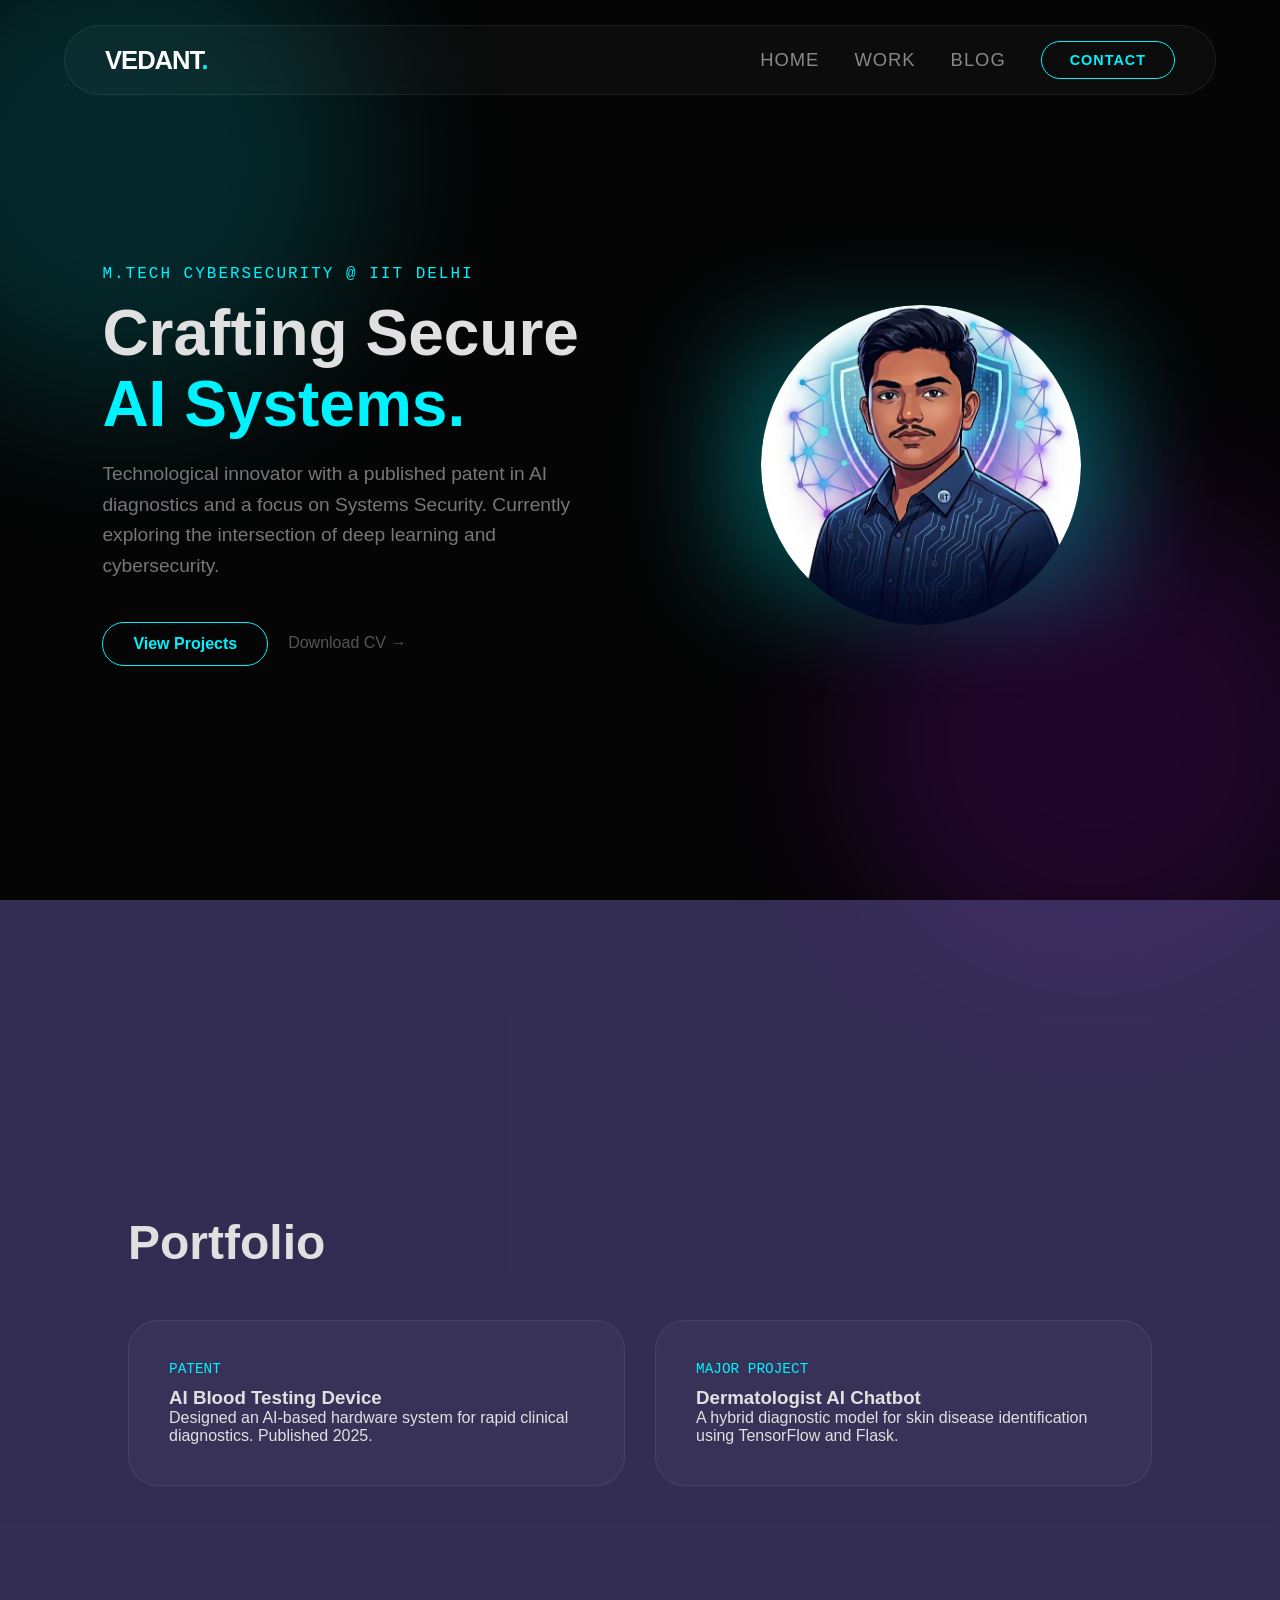
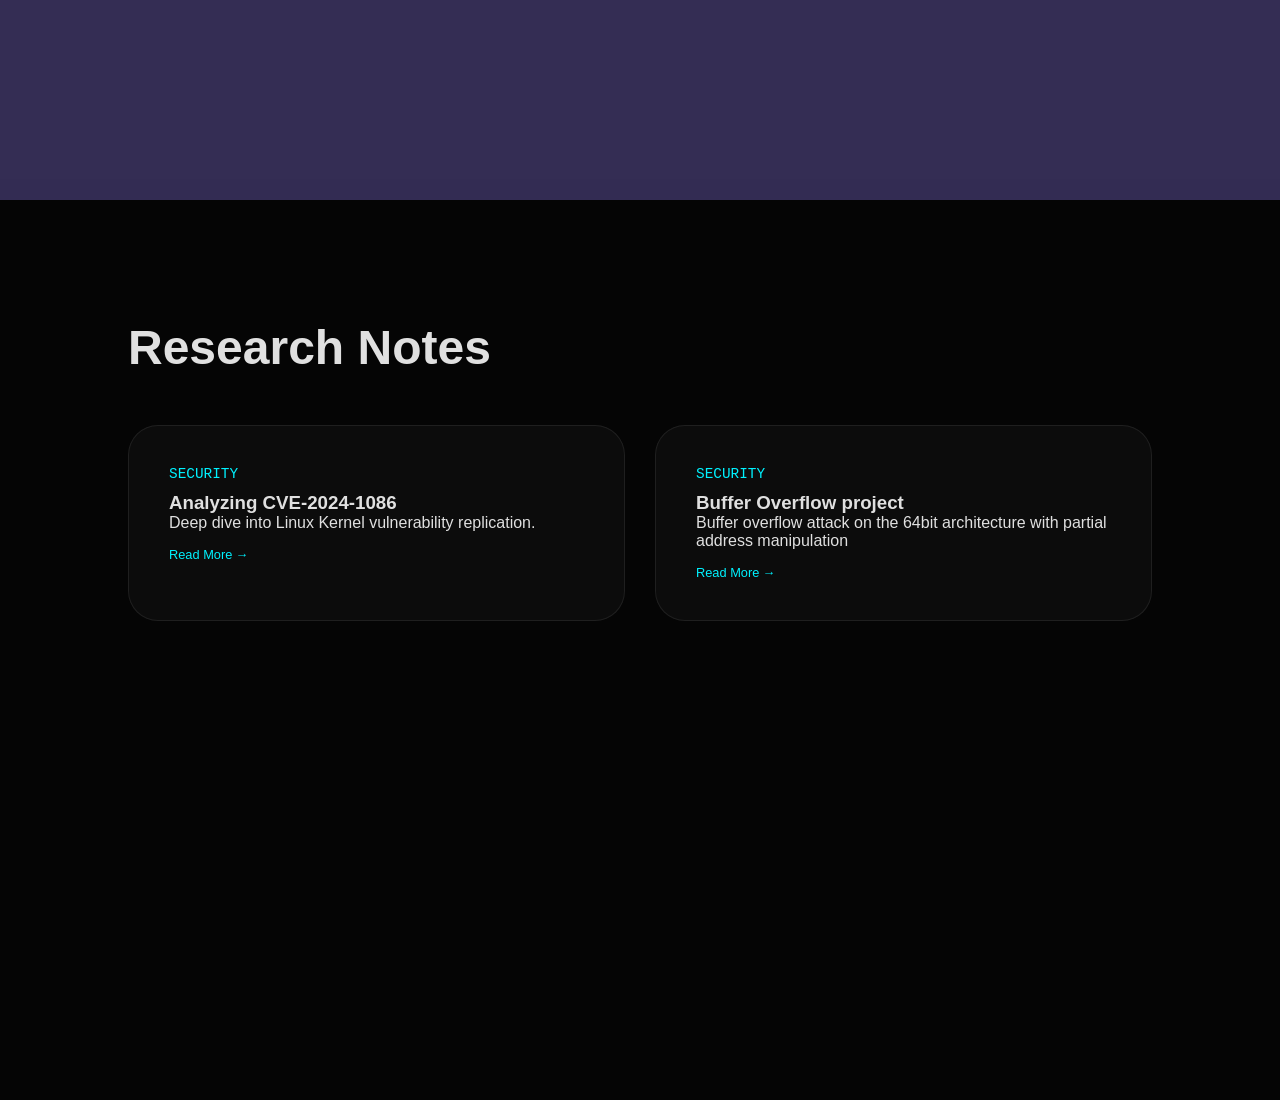
==== index.html @ 24fbf2d0 "Update index.html Updated the image links" ====
<!doctype html>
<html lang="en">
  <head>
    <meta charset="UTF-8" />
    <meta name="viewport" content="width=device-width, initial-scale=1.0" />
    <title>Vedant Karande | Cybersecurity & AI</title>
    <link
      rel="stylesheet"
      href="https://cdnjs.cloudflare.com/ajax/libs/font-awesome/6.0.0/css/all.min.css"
    />
    <style>
      :root {
        --bg: #050505;
        --card-bg: rgba(255, 255, 255, 0.03);
        --neon-blue: #00f2ff;
        --neon-purple: #bc13fe;
        --text-main: #e0e0e0;
        --glass-border: rgba(255, 255, 255, 0.08);
      }

      /* Hard lock to prevent horizontal scrolling */
      html, body {
        overflow-x: hidden;
        max-width: 100vw;
      }

      * {
        margin: 0;
        padding: 0;
        box-sizing: border-box;
        scroll-behavior: smooth;
      }

      body {
        background-color: var(--bg);
        color: var(--text-main);
        font-family: "Inter", sans-serif;
      }

      /* --- BACKGROUND --- */
      .orb {
        position: fixed; width: 500px; height: 500px; border-radius: 50%;
        filter: blur(80px); z-index: -1; opacity: 0.15;
        animation: move 25s infinite alternate;
      }
      .orb-1 { background: var(--neon-blue); top: -10%; left: -10%; }
      .orb-2 { background: var(--neon-purple); bottom: -10%; right: -5%; }

      @keyframes move {
        from { transform: translate(0, 0); }
        to { transform: translate(100px, 50px); }
      }

      /* --- NAVBAR (DESKTOP) --- */
      nav {
        position: fixed; top: 25px; left: 50%; transform: translateX(-50%);
        width: 90%; max-width: 1200px; background: rgba(255, 255, 255, 0.03);
        backdrop-filter: blur(15px); border: 1px solid var(--glass-border);
        padding: 15px 40px; border-radius: 100px;
        display: flex; justify-content: space-between; align-items: center; z-index: 1000;
      }

      .logo { font-weight: 800; font-size: 1.6rem; color: #fff; letter-spacing: -1px; }
      .logo span { color: var(--neon-blue); }

      .nav-links { display: flex; align-items: center; gap: 35px; }

      .nav-links-a {
        color: #888; text-decoration: none; font-size: 1.15rem;
        text-transform: uppercase; letter-spacing: 1px;
        transition: 0.4s cubic-bezier(0.4, 0, 0.2, 1); font-weight: 500;
      }

      .nav-links-a:hover { color: var(--neon-blue); transform: translateY(-2px); }

      .contact-btn {
        padding: 10px 28px; border-radius: 50px; text-decoration: none;
        font-weight: 600; transition: 0.4s; border: 1px solid var(--neon-blue);
        color: var(--neon-blue); font-size: 0.9rem; text-transform: uppercase; letter-spacing: 1px;
      }

      .contact-btn:hover { background: var(--neon-blue); color: #000; box-shadow: 0 0 20px var(--neon-blue); }

      .menu-toggle { display: none; background: transparent; border: none; color: var(--text-main); font-size: 1.5rem; cursor: pointer; transition: 0.3s; }
      .menu-toggle:hover { color: var(--neon-blue); }

      /* --- HERO SECTION --- */
      section { padding: 120px 10%; min-height: 100vh; }

      .hero {
        padding: 130px 8% 100px; min-height: 100vh;
        display: flex; align-items: center; justify-content: space-between; gap: 50px;
      }

      .hero-content { flex: 1; max-width: 650px; }

      .hero h1 {
        font-size: clamp(3rem, 5vw, 5rem); line-height: 1.1;
        margin-bottom: 20px; font-weight: 700; margin-top: 15px;
      }
      
      .hero p { font-size: 1.2rem; color: #777; margin-bottom: 40px; line-height: 1.6; }

      /* --- IMAGE CONTAINER --- */
      .hero-image { flex: 1; display: flex; justify-content: center; align-items: center; position: relative; }
      .hero-image img {
        width: 100%; max-width: 320px; height: auto; border-radius: 50%; /* Perfect circle */
        z-index: 2; animation: float 6s ease-in-out infinite;
      }

      .hero-image::after {
        content: ""; position: absolute; width: 70%; height: 70%;
        background: var(--neon-blue); filter: blur(60px); opacity: 0.4; z-index: 1;
      }

      @keyframes float {
        0%, 100% { transform: translateY(0); }
        50% { transform: translateY(-20px); }
      }

      /* --- PROJECTS & BLOGS --- */
      #projects { display: flex; flex-direction: column; justify-content: center; background-color: #5246859e; }
      .grid { display: grid; grid-template-columns: repeat(auto-fit, minmax(320px, 1fr)); gap: 30px; margin-top: 50px; }
      
      .card {
        background: var(--card-bg); border: 1px solid var(--glass-border); padding: 40px;
        border-radius: 30px; transition: 0.5s; cursor: pointer;
      }
      .card:hover { border-color: var(--neon-blue); transform: translateY(-10px); background: rgba(255, 255, 255, 0.05); }
      .tag { color: var(--neon-blue); font-family: monospace; font-size: 0.9rem; margin-bottom: 10px; display: block; }

      /* --- MODAL --- */
      .modal { display: none; position: fixed; z-index: 2000; left: 0; top: 0; width: 100%; height: 100%; background: rgba(0, 0, 0, 0.9); backdrop-filter: blur(10px); }
      .modal-content { background: #0a0a0a; margin: 8% auto; padding: 50px; width: 80%; max-width: 800px; border-radius: 40px; border: 1px solid var(--neon-blue); position: relative; }

      .btn { display: inline-block; padding: 12px 30px; border-radius: 50px; text-decoration: none; font-weight: 600; transition: 0.4s; border: 1px solid var(--neon-blue); color: var(--neon-blue); }
      .btn:hover { background: var(--neon-blue); color: #000; box-shadow: 0 0 20px var(--neon-blue); }

      .reveal { opacity: 0; transform: translateY(30px); transition: 1s ease; }
      .reveal.active { opacity: 1; transform: translateY(0); }

      /* ========================================= */
      /* --- MOBILE RESPONSIVENESS (THE FIX) --- */
      /* ========================================= */
      @media screen and (max-width: 992px) {
        
        /* 1. Hero Layout Reversal */
        .hero {
          flex-direction: column; text-align: center;
          padding: 130px 5% 50px 5%; gap: 30px;
        }
        
        .hero-image { order: 1; width: 100%; }
        .hero-image img { max-width: 250px; } /* Scales down your avatar */
        
        .hero-content { order: 2; width: 100%; }

        /* 2. Text Scaling (Fixes Horizontal Scroll) */
        .hero h1 { font-size: 3rem !important; }
        .hero-content span { 
            font-size: 0.85rem !important; 
            letter-spacing: 1px !important; 
            white-space: normal; /* Allows long text to break lines */
        }

        /* 3. Center the buttons */
        .hero-content div[style*="display: flex"] {
            justify-content: center;
            flex-wrap: wrap;
        }

        /* 4. Navbar Fixes */
        nav { padding: 15px 25px; width: 92%; }
        .menu-toggle { display: block !important; }

        /* Creates the Glass Dropdown */
        .nav-links {
          position: absolute !important;
          top: 110%; left: 0; width: 100%;
          background: rgba(10, 10, 10, 0.98);
          backdrop-filter: blur(20px);
          border: 1px solid var(--glass-border);
          border-radius: 20px;
          flex-direction: column !important; /* Stacks links */
          padding: 30px 0; gap: 20px;
          
          /* Hide logic */
          opacity: 0; visibility: hidden; pointer-events: none;
          transform: translateY(-20px); transition: all 0.4s ease;
        }

        /* Triggers when hamburger is clicked */
        .nav-links.active {
          opacity: 1; visibility: visible; pointer-events: all;
          transform: translateY(0);
        }
      }
    </style>
  </head>
  <body>
    <div class="orb orb-1"></div>
    <div class="orb orb-2"></div>

    <nav>
      <div class="logo">VEDANT<span>.</span></div>

      <button class="menu-toggle" id="mobile-menu">
        <i class="fas fa-bars"></i>
      </button>

      <div class="nav-links" id="nav-links">
        <a href="#home" class="nav-links-a">Home</a>
        <a href="#projects" class="nav-links-a">Work</a>
        <a href="#blog" class="nav-links-a">Blog</a>
        <a href="mailto:vedantk6403@gmail.com" class="contact-btn">Contact</a>
      </div>
    </nav>

    <section id="home" class="hero">
      <div class="hero-content reveal active">
        <span
          style="
            color: var(--neon-blue);
            font-family: monospace;
            letter-spacing: 2px;
            font-size: 1rem;
          "
          >M.TECH CYBERSECURITY @ IIT DELHI</span
        >
        <h1>
          Crafting Secure <br />
          <span style="color: var(--neon-blue)">AI Systems.</span>
        </h1>
        <p id="pstyle">
          Technological innovator with a published patent in AI diagnostics and
          a focus on Systems Security. Currently exploring the intersection of
          deep learning and cybersecurity.
        </p>
        <div style="display: flex; gap: 20px">
          <a href="#projects" class="btn">View Projects</a>
          <a
            href="#"
            style="color: #555; text-decoration: none; padding-top: 12px"
            >Download CV →</a
          >
        </div>
      </div>

      <div class="hero-image reveal active">
        <img src="images/image.png" alt="Vedant Karande Caricature" />
      </div>
    </section>

    <section id="projects">
      <div class="reveal">
        <h2 style="font-size: 3rem; margin-bottom: 10px">Portfolio</h2>
        <div class="grid">
          <div class="card">
            <span class="tag">PATENT</span>
            <h3>AI Blood Testing Device</h3>
            <p>
              Designed an AI-based hardware system for rapid clinical
              diagnostics. Published 2025.
            </p>
          </div>
          <div class="card">
            <span class="tag">MAJOR PROJECT</span>
            <h3>Dermatologist AI Chatbot</h3>
            <p>
              A hybrid diagnostic model for skin disease identification using
              TensorFlow and Flask.
            </p>
          </div>
        </div>
      </div>
    </section>
    <section id="blog">
      <div class="reveal">
        <h2 style="font-size: 3rem; margin-bottom: 40px">Research Notes</h2>
        <div id="blog-container" class="grid"></div>
      </div>
    </section>

    <div id="blog-modal" class="modal">
      <div class="modal-content">
        <span
          id="close-modal"
          style="
            position: absolute;
            right: 30px;
            top: 20px;
            cursor: pointer;
            font-size: 2rem;
          "
          >&times;</span
        >
        <h2
          id="modal-title"
          style="color: var(--neon-blue); margin-bottom: 20px"
        ></h2>
        <div id="modal-body" style="line-height: 1.8; color: #888"></div>
      </div>
    </div>

    <script>
      function reveal() {
        var reveals = document.querySelectorAll(".reveal");
        for (var i = 0; i < reveals.length; i++) {
          if (
            reveals[i].getBoundingClientRect().top <
            window.innerHeight - 100
          ) {
            reveals[i].classList.add("active");
          }
        }
      }
      window.addEventListener("scroll", reveal);

      // Navbar Hamburger Logic
      const mobileMenuBtn = document.getElementById("mobile-menu");
      const navLinksContainer = document.getElementById("nav-links");

      mobileMenuBtn.addEventListener("click", () => {
        // Slide the menu down
        navLinksContainer.classList.toggle("active");

        // Change hamburger icon (bars) to an 'X' (times)
        const icon = mobileMenuBtn.querySelector("i");
        if (navLinksContainer.classList.contains("active")) {
          icon.classList.remove("fa-bars");
          icon.classList.add("fa-times");
        } else {
          icon.classList.remove("fa-times");
          icon.classList.add("fa-bars");
        }
      });

      // Automatically close the menu when a link or button is clicked
      const navItems = document.querySelectorAll(".nav-links-a, .contact-btn");
      navItems.forEach((item) => {
        item.addEventListener("click", () => {
          navLinksContainer.classList.remove("active");
          const icon = mobileMenuBtn.querySelector("i");
          icon.classList.remove("fa-times");
          icon.classList.add("fa-bars");
        });
      });

      const blogs = [
        {
          title: "Analyzing CVE-2024-1086",
          tag: "SECURITY",
          excerpt: "Deep dive into Linux Kernel vulnerability replication.",
          link: "blog/cve-2024-analysis.html", // Path to the detailed page
        },
        {
          title: "Buffer Overflow project",
          tag: "SECURITY",
          excerpt: "Buffer overflow attack on the 64bit architecture with partial address manipulation",
          link: "blog/buffer-overflow.html",
        },
      ];

      const container = document.getElementById("blog-container");
      blogs.forEach((post) => {
        const div = document.createElement("div");
        div.className = "card";
        div.innerHTML = `
        <span class="tag">${post.tag}</span>
        <h3>${post.title}</h3>
        <p>${post.excerpt}</p>
        <span style="color:var(--neon-blue); font-size:0.8rem; margin-top:15px; display:block;">Read More →</span>
    `;
        // Redirection Logic
        div.onclick = () => {
          window.location.href = post.link;
        };
        container.appendChild(div);
      });
    </script>
  </body>
</html>
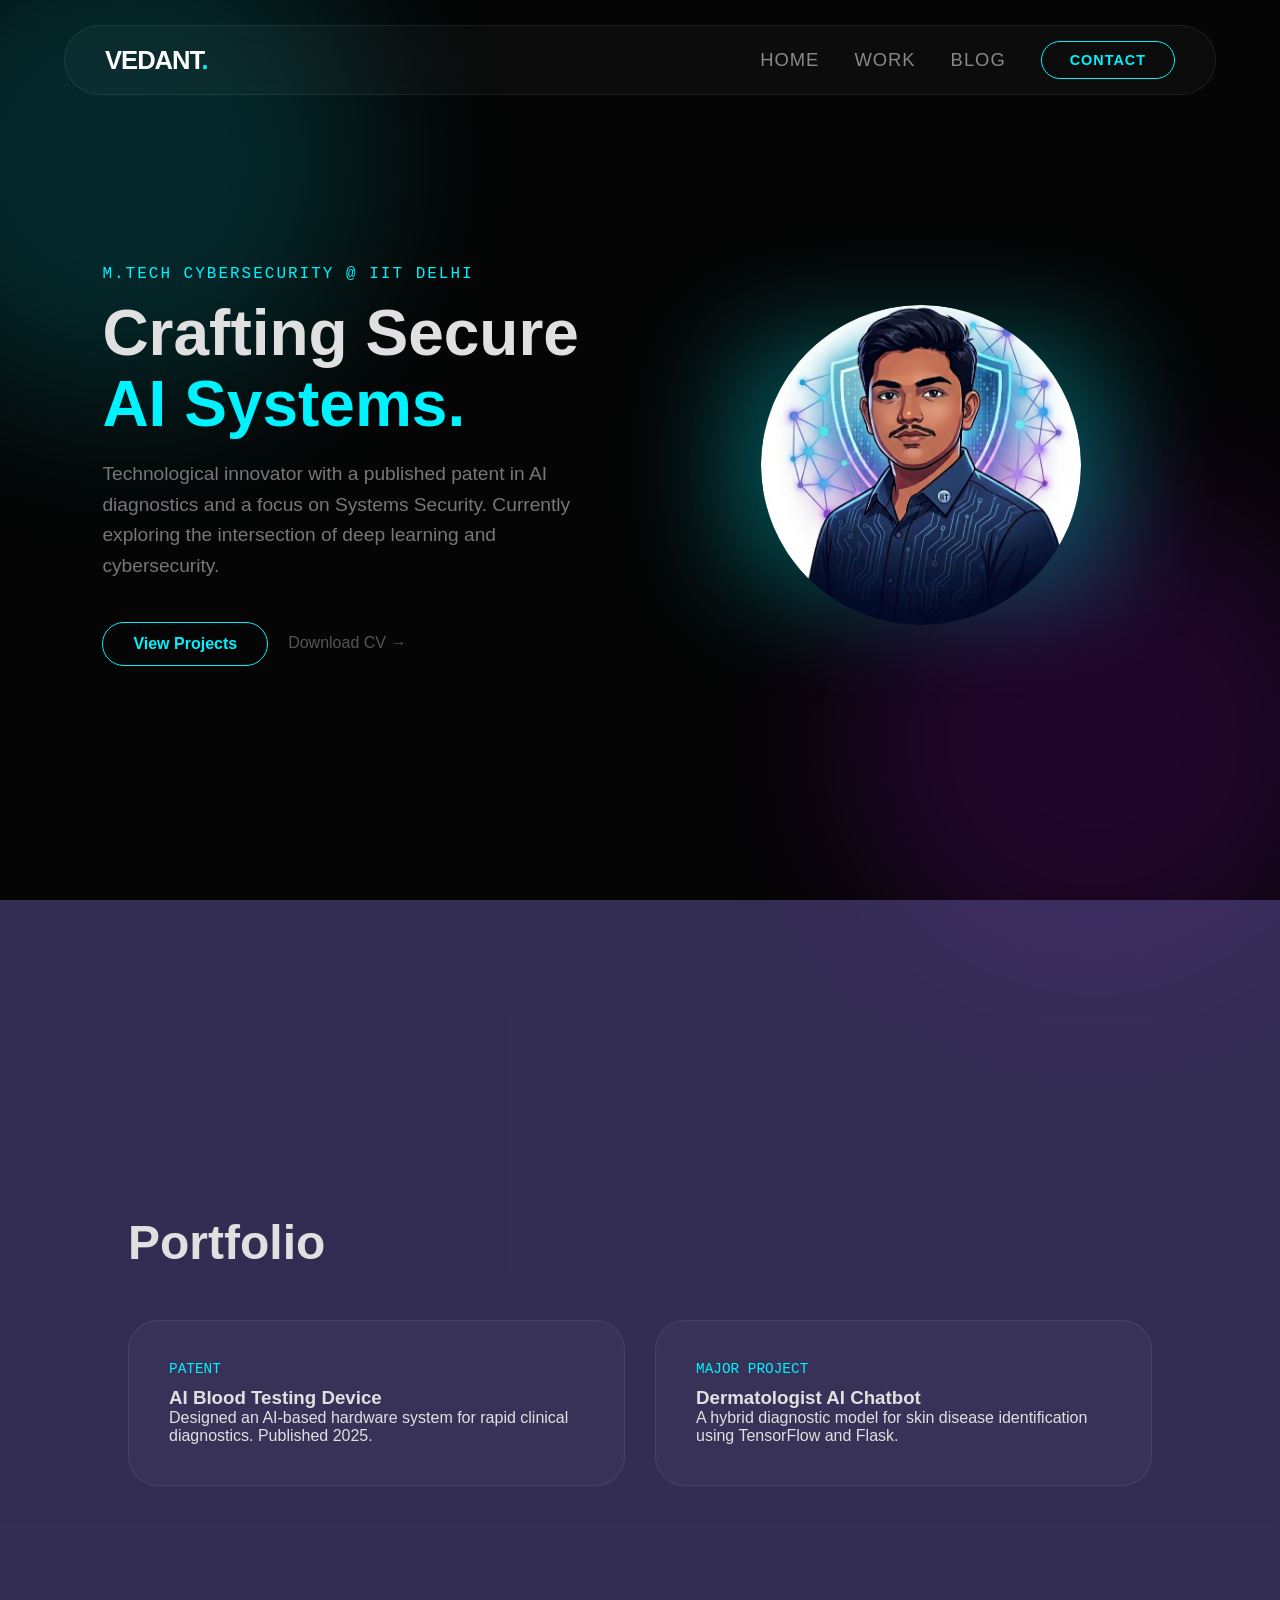
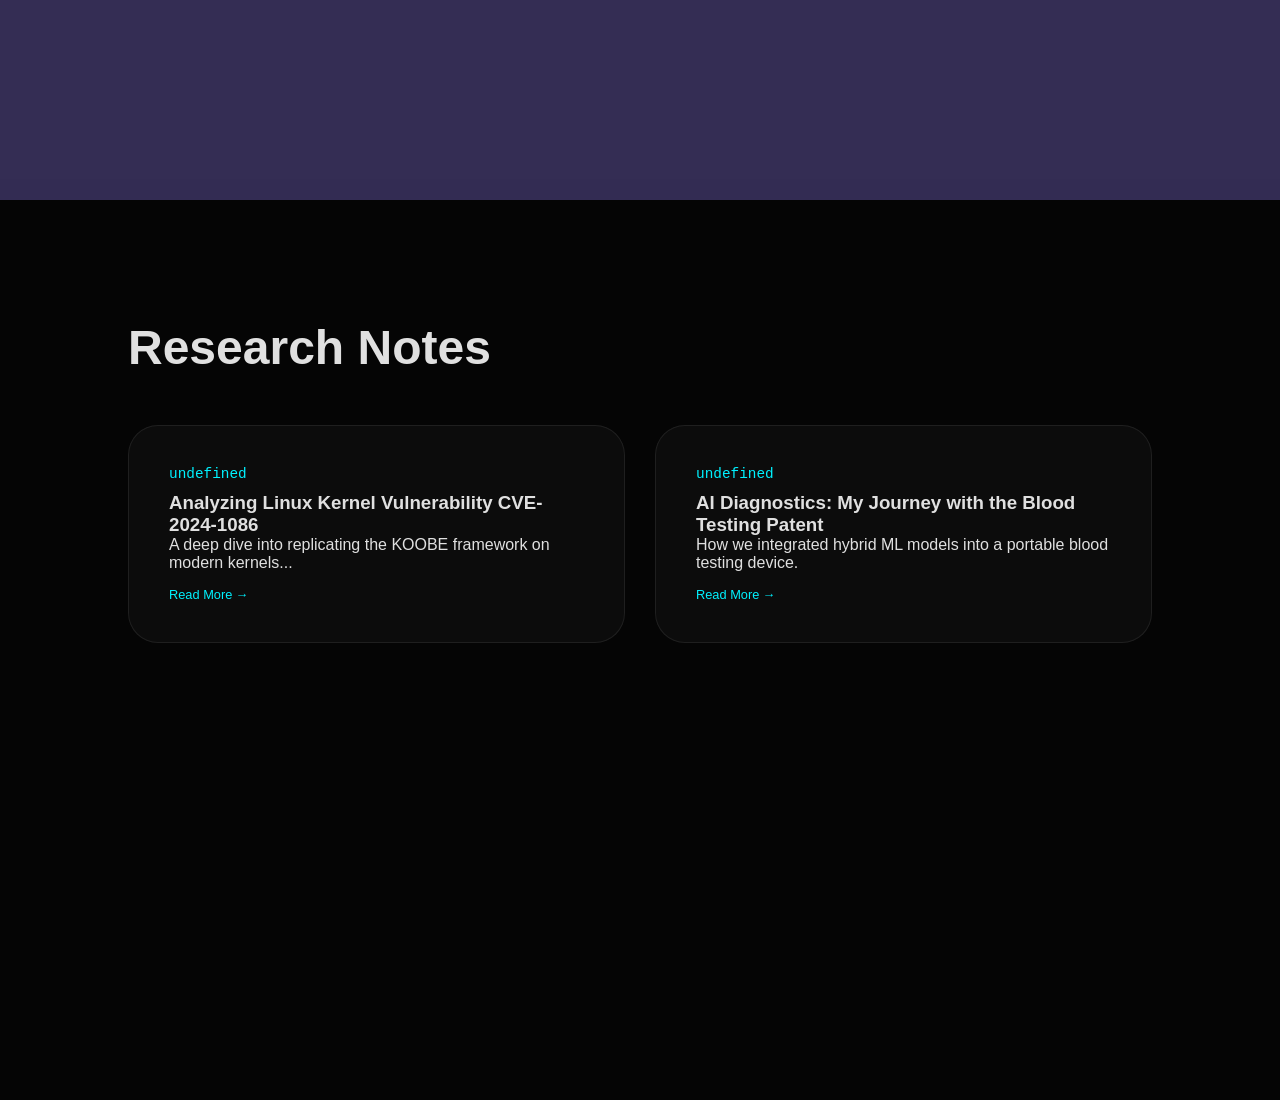
==== commit 219d4a32: "Update index.html Made changes to fetch blogs from posts.json file" ====
--- a/index.html
+++ b/index.html
@@ -346,38 +346,32 @@
         });
       });
 
-      const blogs = [
-        {
-          title: "Analyzing CVE-2024-1086",
-          tag: "SECURITY",
-          excerpt: "Deep dive into Linux Kernel vulnerability replication.",
-          link: "blog/cve-2024-analysis.html", // Path to the detailed page
-        },
-        {
-          title: "Buffer Overflow project",
-          tag: "SECURITY",
-          excerpt: "Buffer overflow attack on the 64bit architecture with partial address manipulation",
-          link: "blog/buffer-overflow.html",
-        },
-      ];
-
-      const container = document.getElementById("blog-container");
-      blogs.forEach((post) => {
-        const div = document.createElement("div");
-        div.className = "card";
-        div.innerHTML = `
+      fetch('posts.json')
+  .then(response => response.json())
+  .then(blogs => {
+    const container = document.getElementById("blog-container");
+    
+    blogs.forEach((post) => {
+      const div = document.createElement("div");
+      div.className = "card";
+      div.innerHTML = `
         <span class="tag">${post.tag}</span>
         <h3>${post.title}</h3>
         <p>${post.excerpt}</p>
         <span style="color:var(--neon-blue); font-size:0.8rem; margin-top:15px; display:block;">Read More →</span>
-    `;
-        // Redirection Logic
-        div.onclick = () => {
-          window.location.href = post.link;
-        };
-        container.appendChild(div);
-      });
+      `;
+      
+      // Redirection Logic
+      div.onclick = () => {
+        window.location.href = post.link;
+      };
+      
+      container.appendChild(div);
+    });
+  })
+  .catch(error => console.error("Error loading posts.json:", error));
     </script>
   </body>
 </html>
 
+
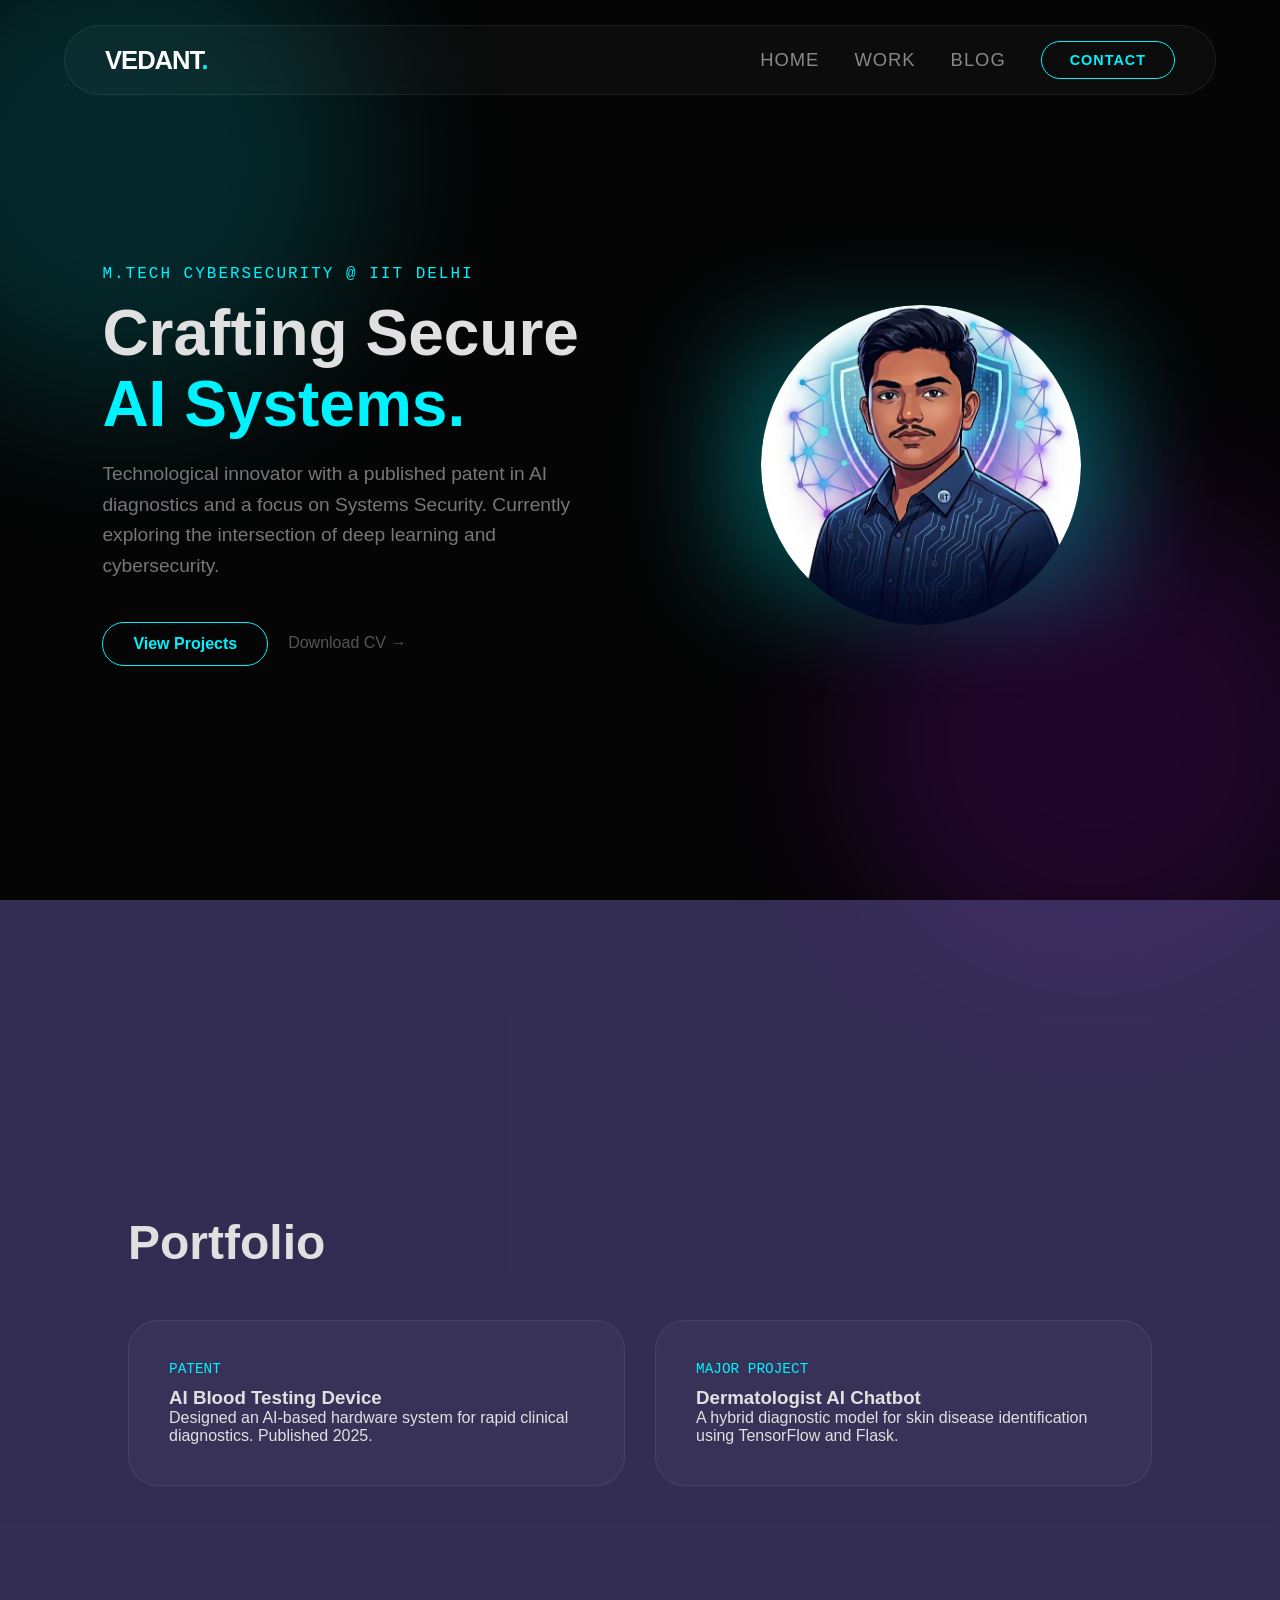
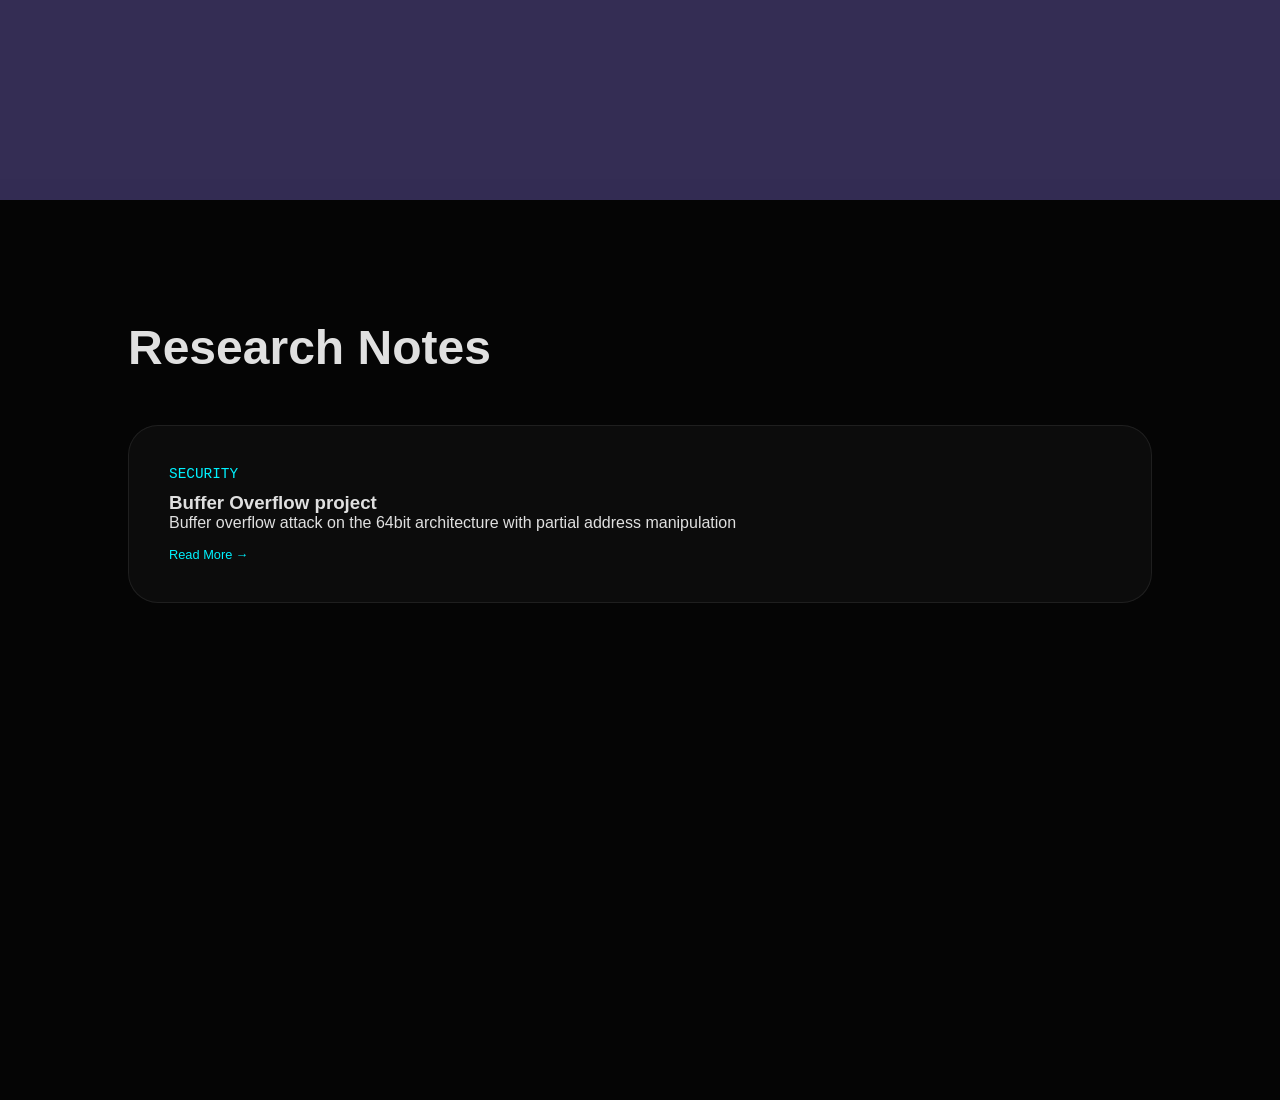
==== commit da70fa5a: "Update index.html updated path to posts.json" ====
--- a/index.html
+++ b/index.html
@@ -346,7 +346,7 @@
         });
       });
 
-      fetch('posts.json')
+      fetch('../posts.json')
   .then(response => response.json())
   .then(blogs => {
     const container = document.getElementById("blog-container");
@@ -375,3 +375,4 @@
 </html>
 
 
+
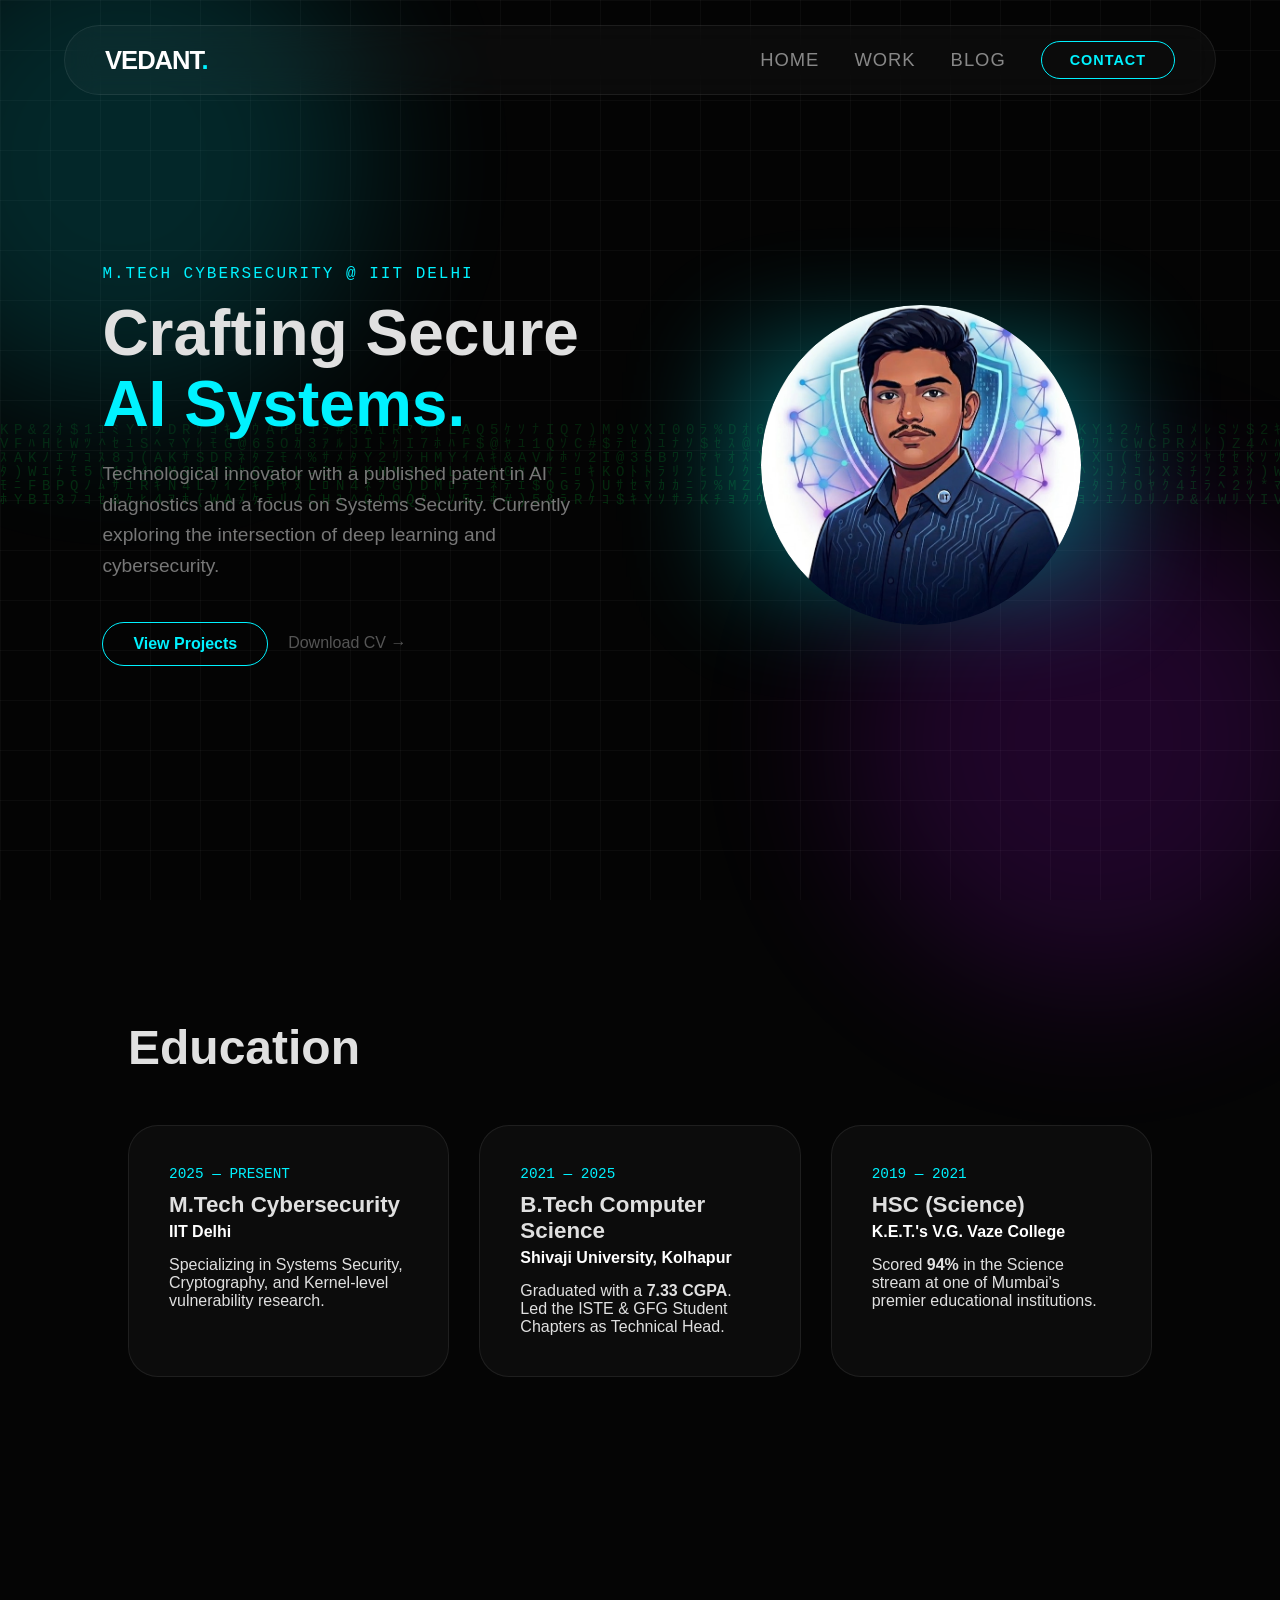
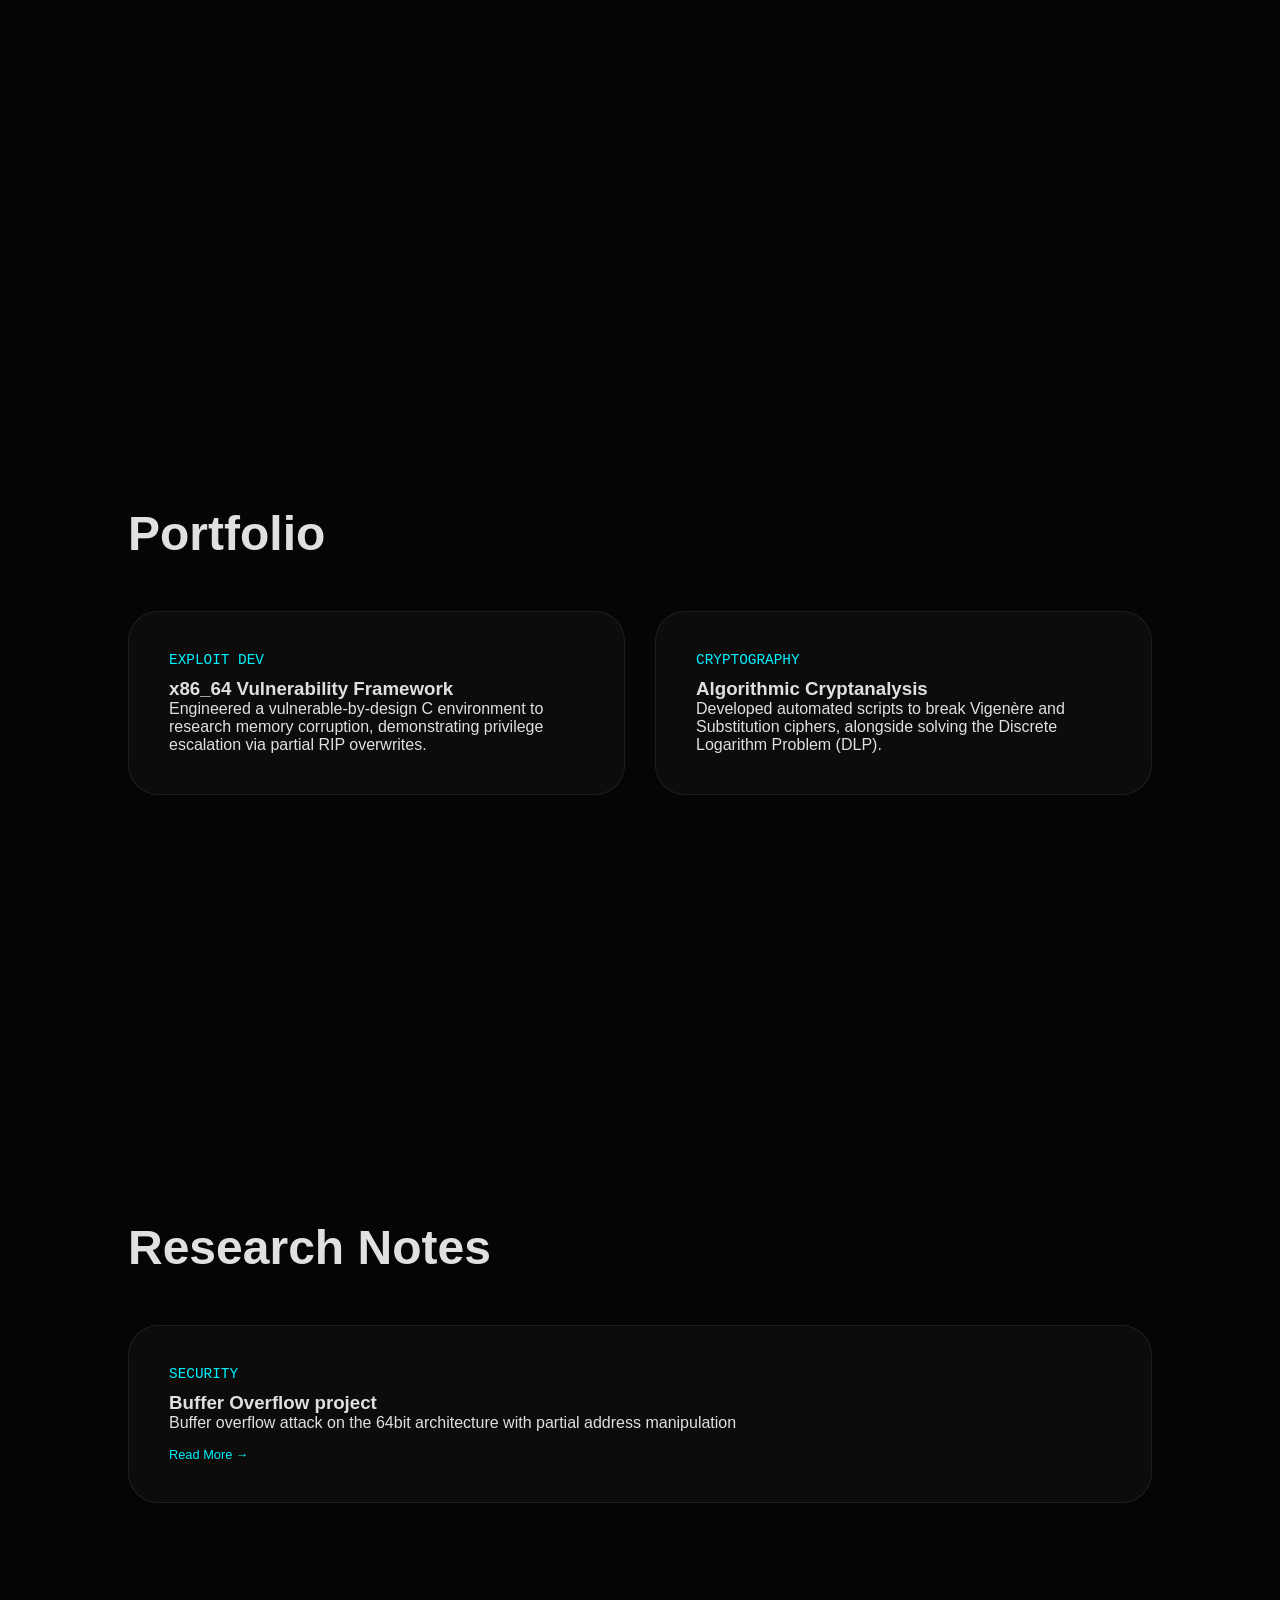
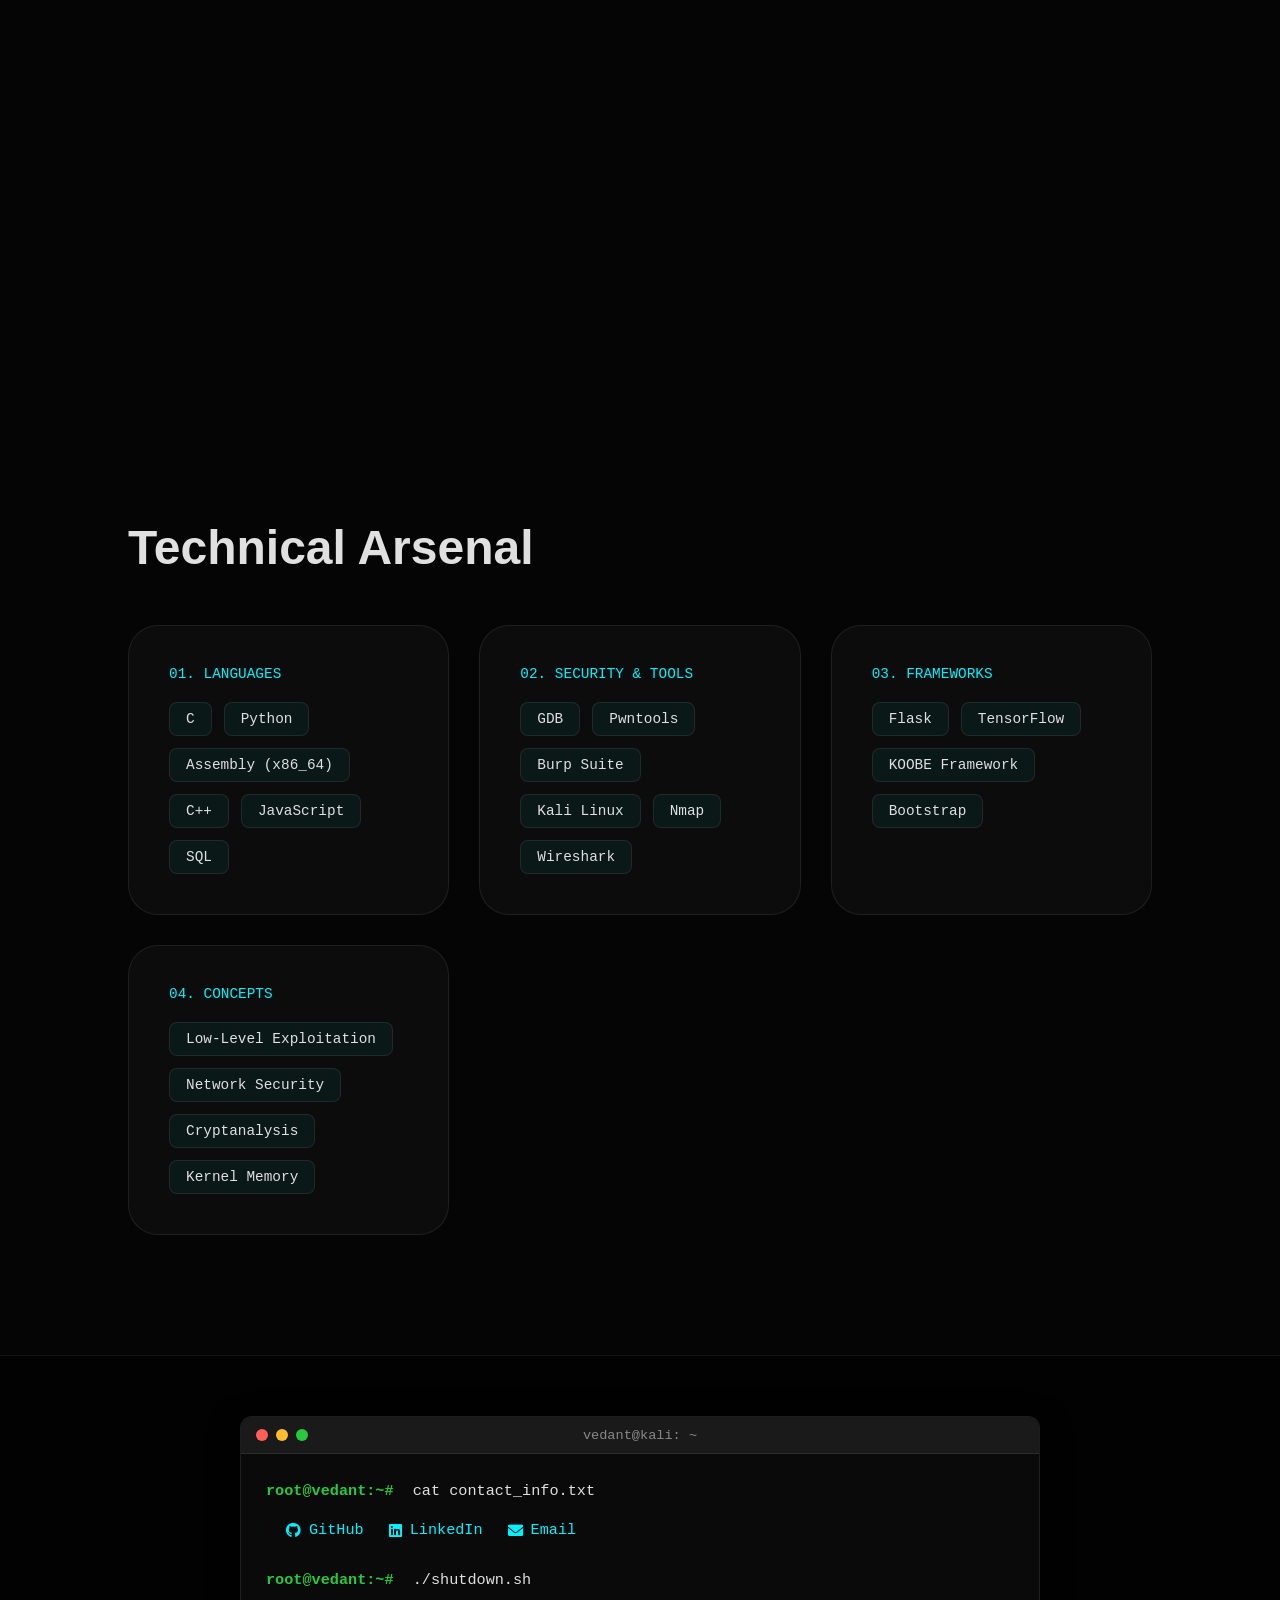
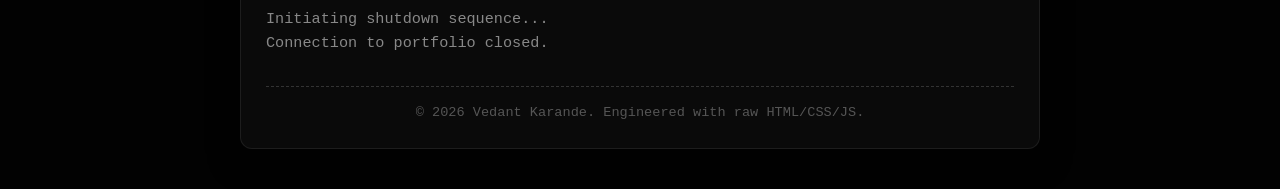
==== commit 4dc5e7f3: "updates in index.html and addition of support file" ====
--- a/index.html
+++ b/index.html
@@ -8,196 +8,11 @@
       rel="stylesheet"
       href="https://cdnjs.cloudflare.com/ajax/libs/font-awesome/6.0.0/css/all.min.css"
     />
-    <style>
-      :root {
-        --bg: #050505;
-        --card-bg: rgba(255, 255, 255, 0.03);
-        --neon-blue: #00f2ff;
-        --neon-purple: #bc13fe;
-        --text-main: #e0e0e0;
-        --glass-border: rgba(255, 255, 255, 0.08);
-      }
-
-      /* Hard lock to prevent horizontal scrolling */
-      html, body {
-        overflow-x: hidden;
-        max-width: 100vw;
-      }
-
-      * {
-        margin: 0;
-        padding: 0;
-        box-sizing: border-box;
-        scroll-behavior: smooth;
-      }
-
-      body {
-        background-color: var(--bg);
-        color: var(--text-main);
-        font-family: "Inter", sans-serif;
-      }
-
-      /* --- BACKGROUND --- */
-      .orb {
-        position: fixed; width: 500px; height: 500px; border-radius: 50%;
-        filter: blur(80px); z-index: -1; opacity: 0.15;
-        animation: move 25s infinite alternate;
-      }
-      .orb-1 { background: var(--neon-blue); top: -10%; left: -10%; }
-      .orb-2 { background: var(--neon-purple); bottom: -10%; right: -5%; }
-
-      @keyframes move {
-        from { transform: translate(0, 0); }
-        to { transform: translate(100px, 50px); }
-      }
-
-      /* --- NAVBAR (DESKTOP) --- */
-      nav {
-        position: fixed; top: 25px; left: 50%; transform: translateX(-50%);
-        width: 90%; max-width: 1200px; background: rgba(255, 255, 255, 0.03);
-        backdrop-filter: blur(15px); border: 1px solid var(--glass-border);
-        padding: 15px 40px; border-radius: 100px;
-        display: flex; justify-content: space-between; align-items: center; z-index: 1000;
-      }
-
-      .logo { font-weight: 800; font-size: 1.6rem; color: #fff; letter-spacing: -1px; }
-      .logo span { color: var(--neon-blue); }
-
-      .nav-links { display: flex; align-items: center; gap: 35px; }
-
-      .nav-links-a {
-        color: #888; text-decoration: none; font-size: 1.15rem;
-        text-transform: uppercase; letter-spacing: 1px;
-        transition: 0.4s cubic-bezier(0.4, 0, 0.2, 1); font-weight: 500;
-      }
-
-      .nav-links-a:hover { color: var(--neon-blue); transform: translateY(-2px); }
-
-      .contact-btn {
-        padding: 10px 28px; border-radius: 50px; text-decoration: none;
-        font-weight: 600; transition: 0.4s; border: 1px solid var(--neon-blue);
-        color: var(--neon-blue); font-size: 0.9rem; text-transform: uppercase; letter-spacing: 1px;
-      }
-
-      .contact-btn:hover { background: var(--neon-blue); color: #000; box-shadow: 0 0 20px var(--neon-blue); }
-
-      .menu-toggle { display: none; background: transparent; border: none; color: var(--text-main); font-size: 1.5rem; cursor: pointer; transition: 0.3s; }
-      .menu-toggle:hover { color: var(--neon-blue); }
-
-      /* --- HERO SECTION --- */
-      section { padding: 120px 10%; min-height: 100vh; }
-
-      .hero {
-        padding: 130px 8% 100px; min-height: 100vh;
-        display: flex; align-items: center; justify-content: space-between; gap: 50px;
-      }
-
-      .hero-content { flex: 1; max-width: 650px; }
-
-      .hero h1 {
-        font-size: clamp(3rem, 5vw, 5rem); line-height: 1.1;
-        margin-bottom: 20px; font-weight: 700; margin-top: 15px;
-      }
-      
-      .hero p { font-size: 1.2rem; color: #777; margin-bottom: 40px; line-height: 1.6; }
-
-      /* --- IMAGE CONTAINER --- */
-      .hero-image { flex: 1; display: flex; justify-content: center; align-items: center; position: relative; }
-      .hero-image img {
-        width: 100%; max-width: 320px; height: auto; border-radius: 50%; /* Perfect circle */
-        z-index: 2; animation: float 6s ease-in-out infinite;
-      }
-
-      .hero-image::after {
-        content: ""; position: absolute; width: 70%; height: 70%;
-        background: var(--neon-blue); filter: blur(60px); opacity: 0.4; z-index: 1;
-      }
-
-      @keyframes float {
-        0%, 100% { transform: translateY(0); }
-        50% { transform: translateY(-20px); }
-      }
-
-      /* --- PROJECTS & BLOGS --- */
-      #projects { display: flex; flex-direction: column; justify-content: center; background-color: #5246859e; }
-      .grid { display: grid; grid-template-columns: repeat(auto-fit, minmax(320px, 1fr)); gap: 30px; margin-top: 50px; }
-      
-      .card {
-        background: var(--card-bg); border: 1px solid var(--glass-border); padding: 40px;
-        border-radius: 30px; transition: 0.5s; cursor: pointer;
-      }
-      .card:hover { border-color: var(--neon-blue); transform: translateY(-10px); background: rgba(255, 255, 255, 0.05); }
-      .tag { color: var(--neon-blue); font-family: monospace; font-size: 0.9rem; margin-bottom: 10px; display: block; }
-
-      /* --- MODAL --- */
-      .modal { display: none; position: fixed; z-index: 2000; left: 0; top: 0; width: 100%; height: 100%; background: rgba(0, 0, 0, 0.9); backdrop-filter: blur(10px); }
-      .modal-content { background: #0a0a0a; margin: 8% auto; padding: 50px; width: 80%; max-width: 800px; border-radius: 40px; border: 1px solid var(--neon-blue); position: relative; }
-
-      .btn { display: inline-block; padding: 12px 30px; border-radius: 50px; text-decoration: none; font-weight: 600; transition: 0.4s; border: 1px solid var(--neon-blue); color: var(--neon-blue); }
-      .btn:hover { background: var(--neon-blue); color: #000; box-shadow: 0 0 20px var(--neon-blue); }
-
-      .reveal { opacity: 0; transform: translateY(30px); transition: 1s ease; }
-      .reveal.active { opacity: 1; transform: translateY(0); }
-
-      /* ========================================= */
-      /* --- MOBILE RESPONSIVENESS (THE FIX) --- */
-      /* ========================================= */
-      @media screen and (max-width: 992px) {
-        
-        /* 1. Hero Layout Reversal */
-        .hero {
-          flex-direction: column; text-align: center;
-          padding: 130px 5% 50px 5%; gap: 30px;
-        }
-        
-        .hero-image { order: 1; width: 100%; }
-        .hero-image img { max-width: 250px; } /* Scales down your avatar */
-        
-        .hero-content { order: 2; width: 100%; }
-
-        /* 2. Text Scaling (Fixes Horizontal Scroll) */
-        .hero h1 { font-size: 3rem !important; }
-        .hero-content span { 
-            font-size: 0.85rem !important; 
-            letter-spacing: 1px !important; 
-            white-space: normal; /* Allows long text to break lines */
-        }
-
-        /* 3. Center the buttons */
-        .hero-content div[style*="display: flex"] {
-            justify-content: center;
-            flex-wrap: wrap;
-        }
-
-        /* 4. Navbar Fixes */
-        nav { padding: 15px 25px; width: 92%; }
-        .menu-toggle { display: block !important; }
-
-        /* Creates the Glass Dropdown */
-        .nav-links {
-          position: absolute !important;
-          top: 110%; left: 0; width: 100%;
-          background: rgba(10, 10, 10, 0.98);
-          backdrop-filter: blur(20px);
-          border: 1px solid var(--glass-border);
-          border-radius: 20px;
-          flex-direction: column !important; /* Stacks links */
-          padding: 30px 0; gap: 20px;
-          
-          /* Hide logic */
-          opacity: 0; visibility: hidden; pointer-events: none;
-          transform: translateY(-20px); transition: all 0.4s ease;
-        }
-
-        /* Triggers when hamburger is clicked */
-        .nav-links.active {
-          opacity: 1; visibility: visible; pointer-events: all;
-          transform: translateY(0);
-        }
-      }
-    </style>
+    <link rel="stylesheet" href="./style.css">
+    <link rel="stylesheet" href="./mediaquery.css">
   </head>
   <body>
+    <canvas id="matrix-rain"></canvas>
     <div class="orb orb-1"></div>
     <div class="orb orb-2"></div>
 
@@ -212,7 +27,12 @@
         <a href="#home" class="nav-links-a">Home</a>
         <a href="#projects" class="nav-links-a">Work</a>
         <a href="#blog" class="nav-links-a">Blog</a>
-        <a href="mailto:vedantk6403@gmail.com" class="contact-btn">Contact</a>
+        <a
+          href="https://mail.google.com/mail/?view=cm&fs=1&to=vedantk6403@gmail.com"
+          target="_blank"
+          class="contact-btn"
+          >Contact</a
+        >
       </div>
     </nav>
 
@@ -239,7 +59,8 @@
         <div style="display: flex; gap: 20px">
           <a href="#projects" class="btn">View Projects</a>
           <a
-            href="#"
+            href="./Vedant_Karande_Resume.pdf"
+            download="Vedant_Karande_Resume.pdf"
             style="color: #555; text-decoration: none; padding-top: 12px"
             >Download CV →</a
           >
@@ -251,24 +72,88 @@
       </div>
     </section>
 
+    <section id="education">
+      <div class="reveal">
+        <h2 style="font-size: 3rem; margin-bottom: 40px">Education</h2>
+      </div>
+
+      <div class="edu-container">
+        <div class="card edu-card reveal stagger-1">
+          <span class="tag">2025 — PRESENT</span>
+          <h3>M.Tech Cybersecurity</h3>
+          <span
+            style="
+              color: #fff;
+              font-weight: 600;
+              display: block;
+              margin-bottom: 15px;
+            "
+            >IIT Delhi</span
+          >
+          <p>
+            Specializing in Systems Security, Cryptography, and Kernel-level
+            vulnerability research.
+          </p>
+        </div>
+
+        <div class="card edu-card reveal stagger-2">
+          <span class="tag">2021 — 2025</span>
+          <h3>B.Tech Computer Science</h3>
+          <span
+            style="
+              color: #fff;
+              font-weight: 600;
+              display: block;
+              margin-bottom: 15px;
+            "
+            >Shivaji University, Kolhapur</span
+          >
+          <p>
+            Graduated with a <strong>7.33 CGPA</strong>. Led the ISTE & GFG
+            Student Chapters as Technical Head.
+          </p>
+        </div>
+
+        <div class="card edu-card reveal stagger-3">
+          <span class="tag">2019 — 2021</span>
+          <h3>HSC (Science)</h3>
+          <span
+            style="
+              color: #fff;
+              font-weight: 600;
+              display: block;
+              margin-bottom: 15px;
+            "
+            >K.E.T.'s V.G. Vaze College</span
+          >
+          <p>
+            Scored <strong>94%</strong> in the Science stream at one of Mumbai's
+            premier educational institutions.
+          </p>
+        </div>
+      </div>
+    </section>
+
     <section id="projects">
       <div class="reveal">
         <h2 style="font-size: 3rem; margin-bottom: 10px">Portfolio</h2>
         <div class="grid">
-          <div class="card">
-            <span class="tag">PATENT</span>
-            <h3>AI Blood Testing Device</h3>
+          <div class="card reveal stagger-1">
+            <span class="tag">EXPLOIT DEV</span>
+            <h3>x86_64 Vulnerability Framework</h3>
             <p>
-              Designed an AI-based hardware system for rapid clinical
-              diagnostics. Published 2025.
+              Engineered a vulnerable-by-design C environment to research memory
+              corruption, demonstrating privilege escalation via partial RIP
+              overwrites.
             </p>
           </div>
-          <div class="card">
-            <span class="tag">MAJOR PROJECT</span>
-            <h3>Dermatologist AI Chatbot</h3>
+
+          <div class="card reveal stagger-2">
+            <span class="tag">CRYPTOGRAPHY</span>
+            <h3>Algorithmic Cryptanalysis</h3>
             <p>
-              A hybrid diagnostic model for skin disease identification using
-              TensorFlow and Flask.
+              Developed automated scripts to break Vigenère and Substitution
+              ciphers, alongside solving the Discrete Logarithm Problem (DLP).
             </p>
           </div>
         </div>
@@ -302,77 +187,97 @@
       </div>
     </div>
 
-    <script>
-      function reveal() {
-        var reveals = document.querySelectorAll(".reveal");
-        for (var i = 0; i < reveals.length; i++) {
-          if (
-            reveals[i].getBoundingClientRect().top <
-            window.innerHeight - 100
-          ) {
-            reveals[i].classList.add("active");
-          }
-        }
-      }
-      window.addEventListener("scroll", reveal);
-
-      // Navbar Hamburger Logic
-      const mobileMenuBtn = document.getElementById("mobile-menu");
-      const navLinksContainer = document.getElementById("nav-links");
-
-      mobileMenuBtn.addEventListener("click", () => {
-        // Slide the menu down
-        navLinksContainer.classList.toggle("active");
-
-        // Change hamburger icon (bars) to an 'X' (times)
-        const icon = mobileMenuBtn.querySelector("i");
-        if (navLinksContainer.classList.contains("active")) {
-          icon.classList.remove("fa-bars");
-          icon.classList.add("fa-times");
-        } else {
-          icon.classList.remove("fa-times");
-          icon.classList.add("fa-bars");
-        }
-      });
-
-      // Automatically close the menu when a link or button is clicked
-      const navItems = document.querySelectorAll(".nav-links-a, .contact-btn");
-      navItems.forEach((item) => {
-        item.addEventListener("click", () => {
-          navLinksContainer.classList.remove("active");
-          const icon = mobileMenuBtn.querySelector("i");
-          icon.classList.remove("fa-times");
-          icon.classList.add("fa-bars");
-        });
-      });
-
-      fetch('../posts.json')
-  .then(response => response.json())
-  .then(blogs => {
-    const container = document.getElementById("blog-container");
-    
-    blogs.forEach((post) => {
-      const div = document.createElement("div");
-      div.className = "card";
-      div.innerHTML = `
-        <span class="tag">${post.tag}</span>
-        <h3>${post.title}</h3>
-        <p>${post.excerpt}</p>
-        <span style="color:var(--neon-blue); font-size:0.8rem; margin-top:15px; display:block;">Read More →</span>
-      `;
-      
-      // Redirection Logic
-      div.onclick = () => {
-        window.location.href = post.link;
-      };
-      
-      container.appendChild(div);
-    });
-  })
-  .catch(error => console.error("Error loading posts.json:", error));
-    </script>
+    <section id="skills">
+      <div class="reveal">
+        <h2 style="font-size: 3rem; margin-bottom: 40px">Technical Arsenal</h2>
+
+        <div class="grid">
+          <div class="card reveal stagger-1">
+            <span class="tag">01. LANGUAGES</span>
+            <div class="skill-pills">
+              <span>C</span>
+              <span>Python</span>
+              <span>Assembly (x86_64)</span>
+              <span>C++</span>
+              <span>JavaScript</span>
+              <span>SQL</span>
+            </div>
+          </div>
+
+          <div class="card reveal stagger-2">
+            <span class="tag">02. SECURITY & TOOLS</span>
+            <div class="skill-pills">
+              <span>GDB</span>
+              <span>Pwntools</span>
+              <span>Burp Suite</span>
+              <span>Kali Linux</span>
+              <span>Nmap</span>
+              <span>Wireshark</span>
+            </div>
+          </div>
+
+          <div class="card reveal stagger-3">
+            <span class="tag">03. FRAMEWORKS</span>
+            <div class="skill-pills">
+              <span>Flask</span>
+              <span>TensorFlow</span>
+              <span>KOOBE Framework</span>
+              <span>Bootstrap</span>
+            </div>
+          </div>
+
+          <div class="card reveal stagger-4">
+            <span class="tag">04. CONCEPTS</span>
+            <div class="skill-pills">
+              <span>Low-Level Exploitation</span>
+              <span>Network Security</span>
+              <span>Cryptanalysis</span>
+              <span>Kernel Memory</span>
+            </div>
+          </div>
+        </div>
+      </div>
+    </section>
+
+    <footer>
+      <div class="terminal-window">
+        <div class="terminal-header">
+          <div class="mac-dots">
+            <div class="mac-dot red"></div>
+            <div class="mac-dot yellow"></div>
+            <div class="mac-dot green"></div>
+          </div>
+          <span class="terminal-title">vedant@kali: ~</span>
+        </div>
+        <div class="terminal-body">
+          <p><span class="prompt">root@vedant:~#</span> cat contact_info.txt</p>
+
+          <div class="footer-links">
+            <a href="https://github.com/Vedantk6403" target="_blank"
+              ><i class="fab fa-github"></i> GitHub</a
+            >
+            <a
+              href="https://www.linkedin.com/in/vedant-karande-936787247"
+              target="_blank"
+              ><i class="fab fa-linkedin"></i> LinkedIn</a
+            >
+            <a
+              href="https://mail.google.com/mail/?view=cm&fs=1&to=vedantk6403@gmail.com"
+              target="_blank"
+              ><i class="fas fa-envelope"></i> Email</a
+            >
+          </div>
+
+          <p><span class="prompt">root@vedant:~#</span> ./shutdown.sh</p>
+          <p class="logout-msg">
+            Initiating shutdown sequence...<br />Connection to portfolio closed.
+          </p>
+          <p class="copyright">
+            © 2026 Vedant Karande. Engineered with raw HTML/CSS/JS.
+          </p>
+        </div>
+      </div>
+    </footer>
+    <script src="./script.js"></script>
   </body>
 </html>
-
-
-
--- a/style.css
+++ b/style.css
@@ -0,0 +1,519 @@
+:root {
+    --bg: #050505;
+    --card-bg: rgba(255, 255, 255, 0.03);
+    --neon-blue: #00f2ff;
+    --neon-purple: #bc13fe;
+    --text-main: #e0e0e0;
+    --glass-border: rgba(255, 255, 255, 0.08);
+}
+
+/* Hard lock to prevent horizontal scrolling */
+html,
+body {
+    overflow-x: hidden;
+    max-width: 100vw;
+}
+
+* {
+    margin: 0;
+    padding: 0;
+    box-sizing: border-box;
+    scroll-behavior: smooth;
+}
+
+body {
+    background-color: var(--bg);
+    color: var(--text-main);
+    font-family: "Inter", sans-serif;
+    /* --- THE CYBER GRID --- */
+    background-image:
+        linear-gradient(rgba(255, 255, 255, 0.03) 1px, transparent 1px),
+        linear-gradient(90deg, rgba(255, 255, 255, 0.03) 1px, transparent 1px);
+    background-size: 50px 50px;
+    /* Size of the grid squares */
+    background-attachment: fixed;
+    /* Makes the grid stay still while scrolling */
+}
+
+/* --- BACKGROUND --- */
+.orb {
+    position: fixed;
+    width: 500px;
+    height: 500px;
+    border-radius: 50%;
+    filter: blur(80px);
+    z-index: -1;
+    opacity: 0.15;
+    animation: move 25s infinite alternate;
+}
+
+.orb-1 {
+    background: var(--neon-blue);
+    top: -10%;
+    left: -10%;
+}
+
+.orb-2 {
+    background: var(--neon-purple);
+    bottom: -10%;
+    right: -5%;
+}
+
+@keyframes move {
+    from {
+        transform: translate(0, 0);
+    }
+
+    to {
+        transform: translate(100px, 50px);
+    }
+}
+
+/* --- NAVBAR (DESKTOP) --- */
+nav {
+    position: fixed;
+    top: 25px;
+    left: 50%;
+    transform: translateX(-50%);
+    width: 90%;
+    max-width: 1200px;
+    background: rgba(255, 255, 255, 0.03);
+    backdrop-filter: blur(15px);
+    border: 1px solid var(--glass-border);
+    padding: 15px 40px;
+    border-radius: 100px;
+    display: flex;
+    justify-content: space-between;
+    align-items: center;
+    z-index: 1000;
+}
+
+.logo {
+    font-weight: 800;
+    font-size: 1.6rem;
+    color: #fff;
+    letter-spacing: -1px;
+}
+
+.logo span {
+    color: var(--neon-blue);
+}
+
+.nav-links {
+    display: flex;
+    align-items: center;
+    gap: 35px;
+}
+
+.nav-links-a {
+    color: #888;
+    text-decoration: none;
+    font-size: 1.15rem;
+    text-transform: uppercase;
+    letter-spacing: 1px;
+    transition: 0.4s cubic-bezier(0.4, 0, 0.2, 1);
+    font-weight: 500;
+}
+
+.nav-links-a:hover {
+    color: var(--neon-blue);
+    transform: translateY(-2px);
+}
+
+.contact-btn {
+    padding: 10px 28px;
+    border-radius: 50px;
+    text-decoration: none;
+    font-weight: 600;
+    transition: 0.4s;
+    border: 1px solid var(--neon-blue);
+    color: var(--neon-blue);
+    font-size: 0.9rem;
+    text-transform: uppercase;
+    letter-spacing: 1px;
+}
+
+.contact-btn:hover {
+    background: var(--neon-blue);
+    color: #000;
+    box-shadow: 0 0 20px var(--neon-blue);
+}
+
+.menu-toggle {
+    display: none;
+    background: transparent;
+    border: none;
+    color: var(--text-main);
+    font-size: 1.5rem;
+    cursor: pointer;
+    transition: 0.3s;
+}
+
+.menu-toggle:hover {
+    color: var(--neon-blue);
+}
+
+/* --- HERO SECTION --- */
+section {
+    padding: 120px 10%;
+    min-height: 100vh;
+    position: relative;
+}
+
+/* --- MATRIX DIGITAL RAIN --- */
+#matrix-rain {
+    position: fixed;
+    top: 0;
+    left: 0;
+    width: 100vw;
+    height: 100vh;
+    z-index: -2;
+    /* Puts it behind everything, including your orbs */
+    opacity: 0.15;
+    /* Keeps it subtle. Increase to 0.3 if you want it brighter! */
+    pointer-events: none;
+    /* Ensures you can still click your buttons */
+}
+
+/* --- DYNAMIC SECTION BACKGROUNDS (ORB-FRIENDLY) --- */
+
+/* 1. Home/Hero: Transparent so the body background and orbs show through */
+
+.hero {
+    padding: 130px 8% 100px;
+    min-height: 100vh;
+    display: flex;
+    align-items: center;
+    justify-content: space-between;
+    gap: 50px;
+}
+
+.hero-content {
+    flex: 1;
+    max-width: 650px;
+}
+
+.hero h1 {
+    font-size: clamp(3rem, 5vw, 5rem);
+    line-height: 1.1;
+    margin-bottom: 20px;
+    font-weight: 700;
+    margin-top: 15px;
+}
+
+.hero p {
+    font-size: 1.2rem;
+    color: #777;
+    margin-bottom: 40px;
+    line-height: 1.6;
+}
+
+/* --- IMAGE CONTAINER --- */
+.hero-image {
+    flex: 1;
+    display: flex;
+    justify-content: center;
+    align-items: center;
+    position: relative;
+}
+
+.hero-image img {
+    width: 100%;
+    max-width: 320px;
+    height: auto;
+    border-radius: 50%;
+    /* Perfect circle */
+    z-index: 2;
+    animation: float 6s ease-in-out infinite;
+}
+
+.hero-image::after {
+    content: "";
+    position: absolute;
+    width: 70%;
+    height: 70%;
+    background: var(--neon-blue);
+    filter: blur(60px);
+    opacity: 0.4;
+    z-index: 1;
+}
+
+@keyframes float {
+
+    0%,
+    100% {
+        transform: translateY(0);
+    }
+
+    50% {
+        transform: translateY(-20px);
+    }
+}
+
+/* --- PROJECTS & BLOGS --- */
+#projects {
+    display: flex;
+    flex-direction: column;
+    justify-content: center;
+}
+
+.grid {
+    display: grid;
+    grid-template-columns: repeat(auto-fit, minmax(320px, 1fr));
+    gap: 30px;
+    margin-top: 50px;
+}
+
+.card {
+    background: var(--card-bg);
+    border: 1px solid var(--glass-border);
+    padding: 40px;
+    border-radius: 30px;
+    transition: 0.5s;
+    cursor: pointer;
+}
+
+.card:hover {
+    border-color: var(--neon-blue);
+    transform: translateY(-10px);
+    background: rgba(255, 255, 255, 0.05);
+}
+
+.tag {
+    color: var(--neon-blue);
+    font-family: monospace;
+    font-size: 0.9rem;
+    margin-bottom: 10px;
+    display: block;
+}
+
+/* --- MODAL --- */
+.modal {
+    display: none;
+    position: fixed;
+    z-index: 2000;
+    left: 0;
+    top: 0;
+    width: 100%;
+    height: 100%;
+    background: rgba(0, 0, 0, 0.9);
+    backdrop-filter: blur(10px);
+}
+
+.modal-content {
+    background: #0a0a0a;
+    margin: 8% auto;
+    padding: 50px;
+    width: 80%;
+    max-width: 800px;
+    border-radius: 40px;
+    border: 1px solid var(--neon-blue);
+    position: relative;
+}
+
+.btn {
+    display: inline-block;
+    padding: 12px 30px;
+    border-radius: 50px;
+    text-decoration: none;
+    font-weight: 600;
+    transition: 0.4s;
+    border: 1px solid var(--neon-blue);
+    color: var(--neon-blue);
+}
+
+.btn:hover {
+    background: var(--neon-blue);
+    color: #000;
+    box-shadow: 0 0 20px var(--neon-blue);
+}
+
+.reveal {
+    opacity: 0;
+    transform: translateY(30px);
+    transition: 1s ease;
+}
+
+.reveal.active {
+    opacity: 1;
+    transform: translateY(0);
+}
+
+/* --- SKILL PILLS --- */
+.skill-pills {
+    display: flex;
+    flex-wrap: wrap;
+    gap: 12px;
+    margin-top: 20px;
+}
+
+.skill-pills span {
+    background: rgba(0, 242, 255, 0.05);
+    border: 1px solid var(--glass-border);
+    color: var(--text-main);
+    padding: 8px 16px;
+    border-radius: 8px;
+    font-size: 0.9rem;
+    font-family: monospace;
+    transition: 0.3s ease;
+    cursor: default;
+}
+
+.skill-pills span:hover {
+    border-color: var(--neon-blue);
+    color: var(--neon-blue);
+    background: rgba(0, 242, 255, 0.1);
+    transform: translateY(-3px);
+}
+
+/* --- TERMINAL FOOTER --- */
+footer {
+    padding: 60px 10% 40px;
+    background: #020202;
+    /* Slightly darker than main bg for depth */
+    border-top: 1px solid var(--glass-border);
+    display: flex;
+    justify-content: center;
+}
+
+.terminal-window {
+    width: 100%;
+    max-width: 800px;
+    background: #0a0a0a;
+    border: 1px solid var(--glass-border);
+    border-radius: 12px;
+    overflow: hidden;
+    box-shadow: 0 10px 30px rgba(0, 0, 0, 0.5);
+}
+
+.terminal-header {
+    background: #1a1a1a;
+    padding: 12px 15px;
+    display: flex;
+    align-items: center;
+    border-bottom: 1px solid var(--glass-border);
+    position: relative;
+}
+
+.mac-dots {
+    display: flex;
+    gap: 8px;
+}
+
+.mac-dot {
+    width: 12px;
+    height: 12px;
+    border-radius: 50%;
+}
+
+.mac-dot.red {
+    background: #ff5f56;
+}
+
+.mac-dot.yellow {
+    background: #ffbd2e;
+}
+
+.mac-dot.green {
+    background: #27c93f;
+}
+
+.terminal-title {
+    color: #888;
+    font-family: monospace;
+    font-size: 0.85rem;
+    position: absolute;
+    left: 50%;
+    transform: translateX(-50%);
+}
+
+.terminal-body {
+    padding: 25px;
+    font-family:
+        "Fira Code", Consolas, monospace;
+    /* Classic terminal fonts */
+    font-size: 0.95rem;
+    line-height: 1.6;
+}
+
+.prompt {
+    color: #27c93f;
+    /* Hacker Green */
+    font-weight: bold;
+    margin-right: 10px;
+}
+
+.footer-links {
+    display: flex;
+    gap: 25px;
+    margin: 15px 0 25px 0;
+    padding-left: 20px;
+}
+
+.footer-links a {
+    color: var(--neon-blue);
+    text-decoration: none;
+    transition: 0.3s;
+    display: flex;
+    align-items: center;
+    gap: 8px;
+}
+
+.footer-links a:hover {
+    color: #fff;
+    text-shadow: 0 0 10px var(--neon-blue);
+}
+
+.logout-msg {
+    color: #888;
+    margin: 15px 0;
+}
+
+.copyright {
+    color: #555;
+    font-size: 0.85rem;
+    margin-top: 30px;
+    text-align: center;
+    border-top: 1px dashed #333;
+    padding-top: 15px;
+}
+
+/* --- EDUCATION SECTION --- */
+.edu-container {
+    display: flex;
+    flex-direction: row;
+    /* Pushes the first HTML item (IIT) to the right */
+    justify-content: space-between;
+    gap: 30px;
+    margin-top: 50px;
+}
+
+.edu-card {
+    flex: 1;
+    /* Ensures all 3 boxes are the exact same width */
+    display: flex;
+    flex-direction: column;
+}
+
+.edu-card h3 {
+    font-size: 1.4rem;
+    margin-bottom: 5px;
+}
+
+/* --- STAGGERED ANIMATIONS --- */
+.reveal.stagger-1 {
+    transition-delay: 0.1s;
+}
+
+.reveal.stagger-2 {
+    transition-delay: 0.3s;
+}
+
+.reveal.stagger-3 {
+    transition-delay: 0.5s;
+}
+
+/* Crucial Fix: Removes the delay when hovering over the card later */
+.card.reveal.active:hover {
+    transition-delay: 0s;
+}
--- a/mediaquery.css
+++ b/mediaquery.css
@@ -0,0 +1,98 @@
+/* ========================================= */
+/* --- MOBILE RESPONSIVENESS (THE FIX) --- */
+/* ========================================= */
+@media screen and (max-width: 992px) {
+    .orb {
+        opacity: 0.1;
+    }
+
+    /* 1. Hero Layout Reversal */
+    .hero {
+        flex-direction: column;
+        text-align: center;
+        padding: 130px 5% 50px 5%;
+        gap: 30px;
+    }
+
+    .hero-image {
+        order: 1;
+        width: 100%;
+    }
+
+    .hero-image img {
+        max-width: 250px;
+    }
+
+    /* Scales down your avatar */
+
+    .hero-content {
+        order: 2;
+        width: 100%;
+    }
+
+    /* 2. Text Scaling (Fixes Horizontal Scroll) */
+    .hero h1 {
+        font-size: 3rem !important;
+    }
+
+    .hero-content span {
+        font-size: 0.85rem !important;
+        letter-spacing: 1px !important;
+        white-space: normal;
+        /* Allows long text to break lines */
+    }
+
+    /* 3. Center the buttons */
+    .hero-content div[style*="display: flex"] {
+        justify-content: center;
+        flex-wrap: wrap;
+    }
+
+    /* 4. Navbar Fixes */
+    nav {
+        padding: 15px 25px;
+        width: 92%;
+    }
+
+    .menu-toggle {
+        display: block !important;
+    }
+
+    /* Creates the Glass Dropdown */
+    .nav-links {
+        position: absolute !important;
+        top: 110%;
+        left: 0;
+        width: 100%;
+        background: rgba(10, 10, 10, 0.98);
+        backdrop-filter: blur(20px);
+        border: 1px solid var(--glass-border);
+        border-radius: 20px;
+        flex-direction: column !important;
+        /* Stacks links */
+        padding: 30px 0;
+        gap: 20px;
+
+        /* Hide logic */
+        opacity: 0;
+        visibility: hidden;
+        pointer-events: none;
+        transform: translateY(-20px);
+        transition: all 0.4s ease;
+    }
+
+    /* Triggers when hamburger is clicked */
+    .nav-links.active {
+        opacity: 1;
+        visibility: visible;
+        pointer-events: all;
+        transform: translateY(0);
+    }
+
+    /* Mobile Education Section Fix */
+    .edu-container {
+        flex-direction: column;
+        /* Stacks them vertically (IIT on top) */
+        gap: 20px;
+    }
+}
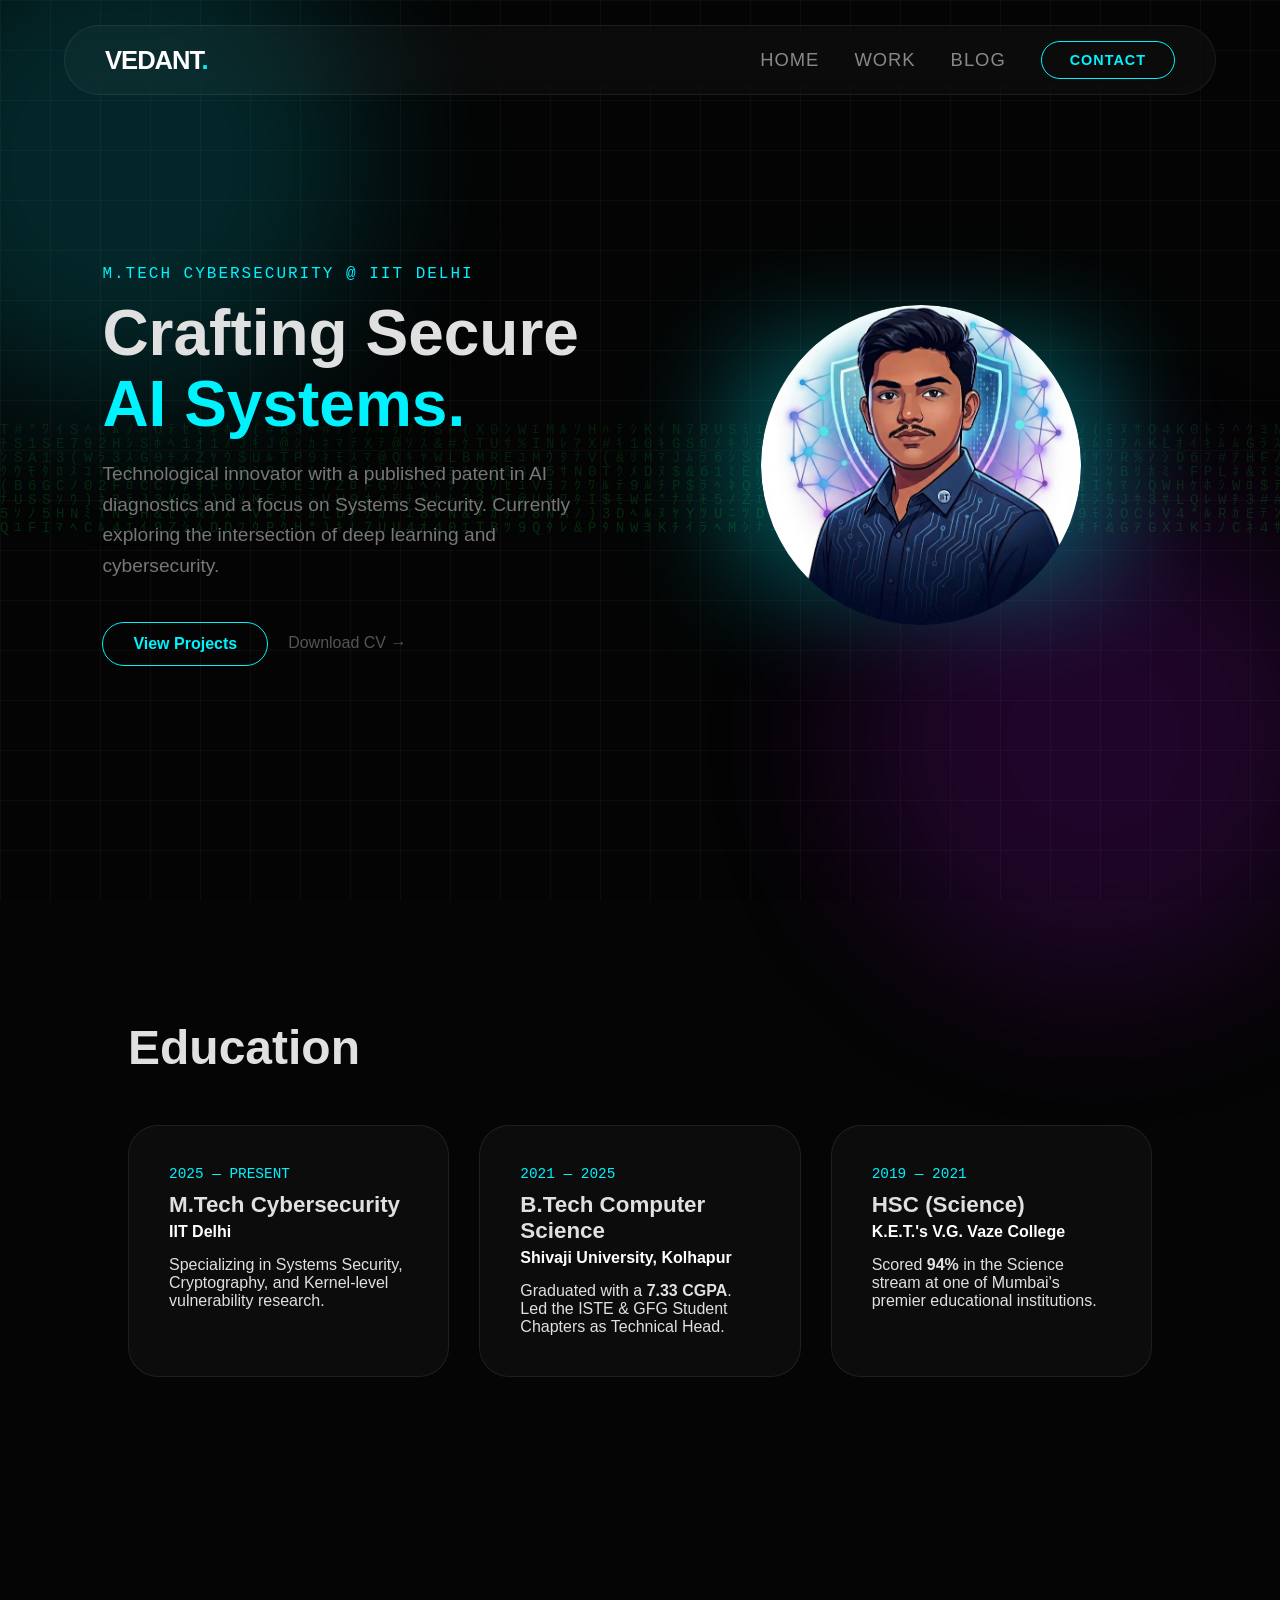
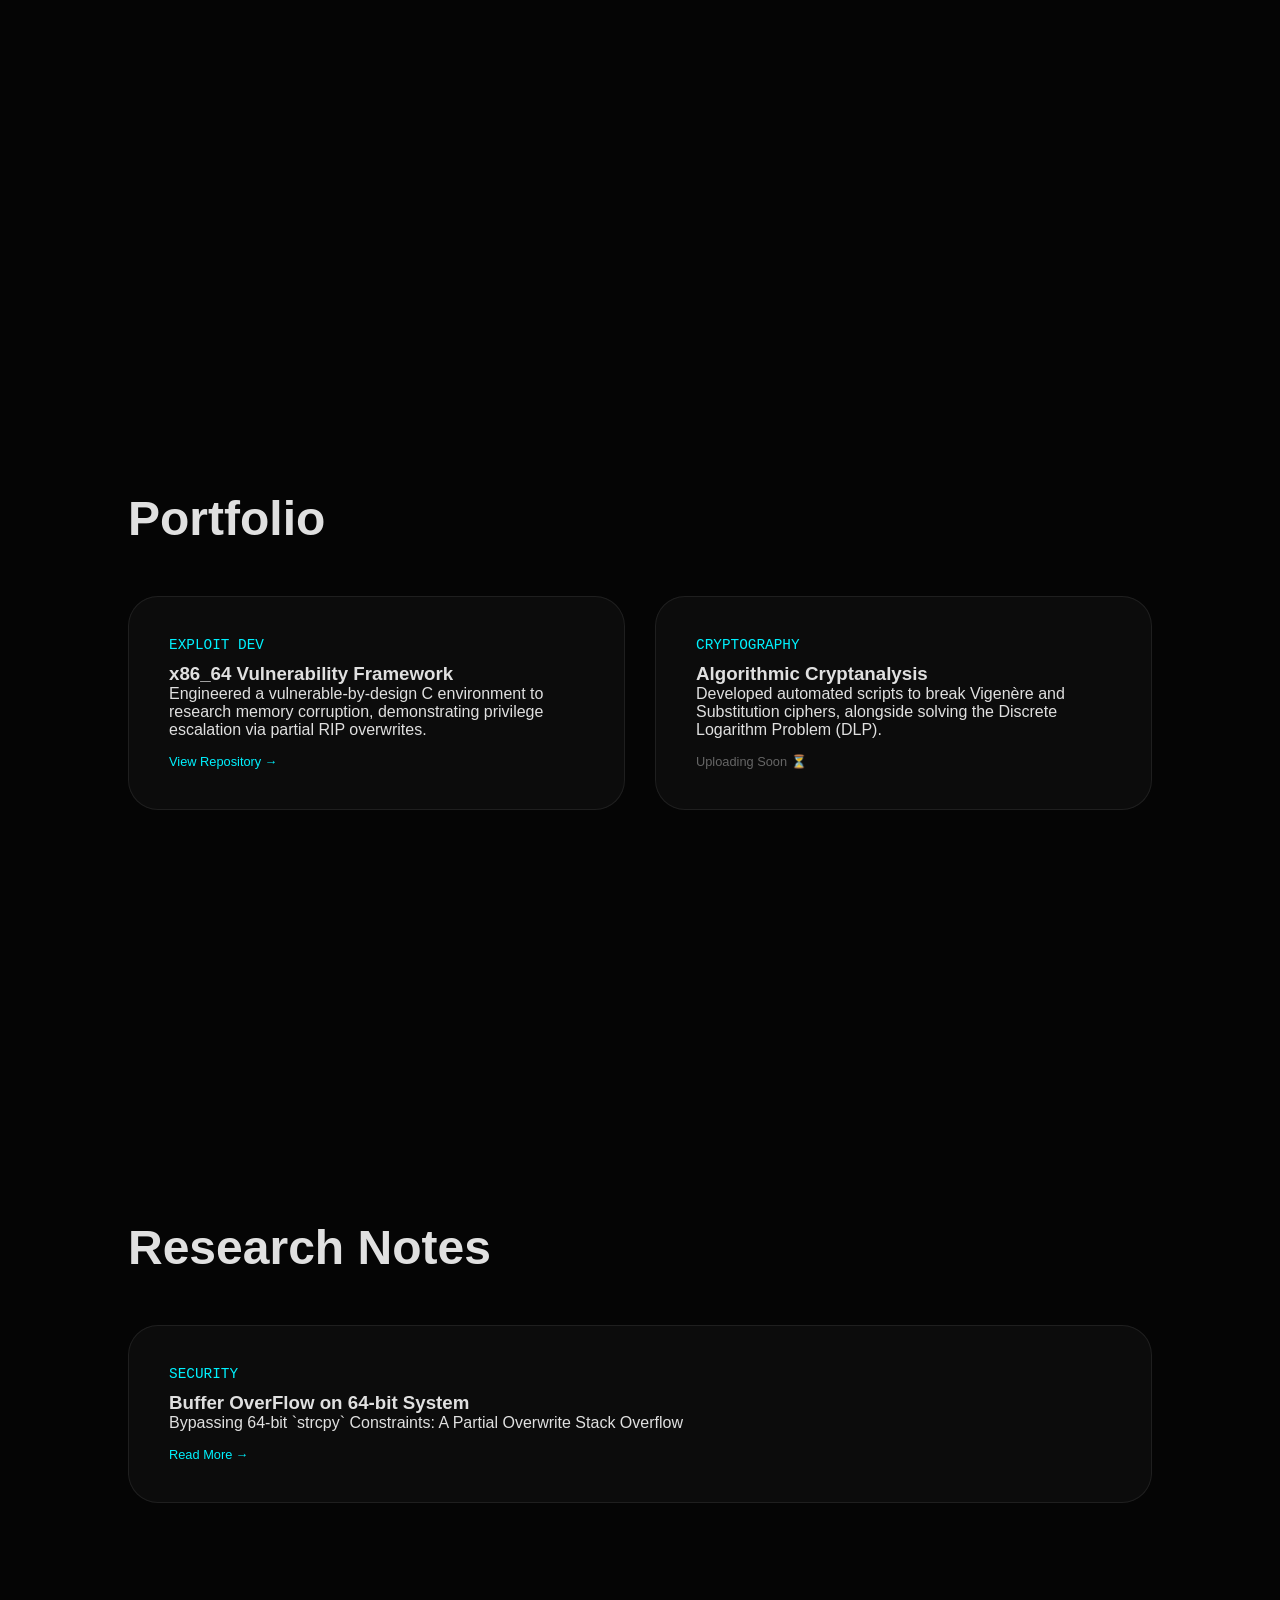
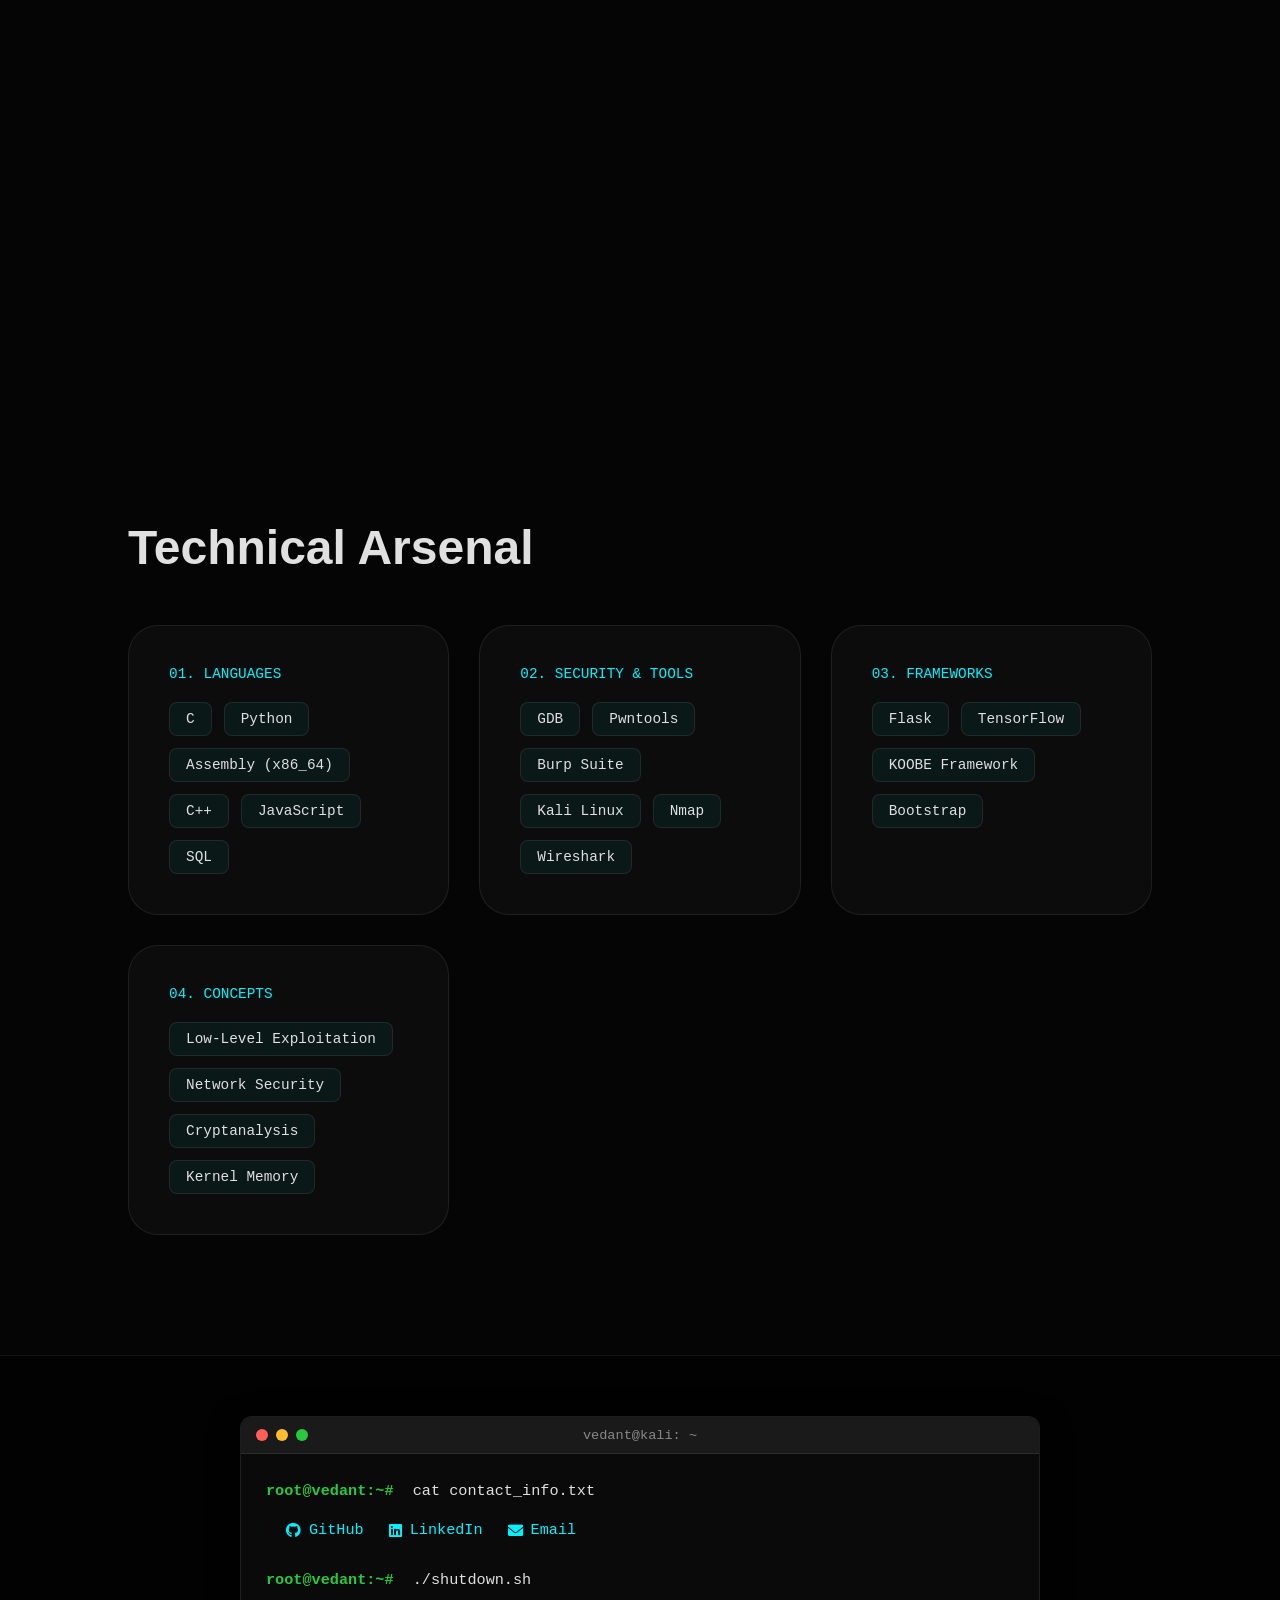
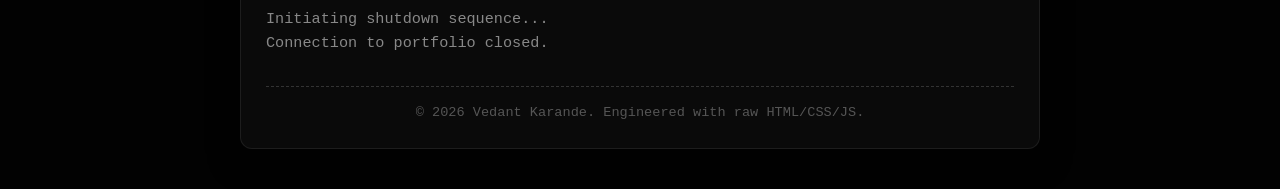
==== commit 0a726cd7: "Made Project dynamic and add links in blogs" ====
--- a/index.html
+++ b/index.html
@@ -137,25 +137,7 @@
     <section id="projects">
       <div class="reveal">
         <h2 style="font-size: 3rem; margin-bottom: 10px">Portfolio</h2>
-        <div class="grid">
-          <div class="card reveal stagger-1">
-            <span class="tag">EXPLOIT DEV</span>
-            <h3>x86_64 Vulnerability Framework</h3>
-            <p>
-              Engineered a vulnerable-by-design C environment to research memory
-              corruption, demonstrating privilege escalation via partial RIP
-              overwrites.
-            </p>
-          </div>
-
-          <div class="card reveal stagger-2">
-            <span class="tag">CRYPTOGRAPHY</span>
-            <h3>Algorithmic Cryptanalysis</h3>
-            <p>
-              Developed automated scripts to break Vigenère and Substitution
-              ciphers, alongside solving the Discrete Logarithm Problem (DLP).
-            </p>
-          </div>
+        <div class="grid" id="portfolio-container">
         </div>
       </div>
     </section>
--- a/mediaquery.css
+++ b/mediaquery.css
@@ -37,6 +37,12 @@
 
     .hero-content span {
         font-size: 0.85rem !important;
+        letter-spacing: 1px !important;
+        white-space: normal;
+        /* Allows long text to break lines */
+    }
+    .hero-content h1 span {
+        font-size: 2rem !important;
         letter-spacing: 1px !important;
         white-space: normal;
         /* Allows long text to break lines */
@@ -95,4 +101,5 @@
         /* Stacks them vertically (IIT on top) */
         gap: 20px;
     }
-}+
+}
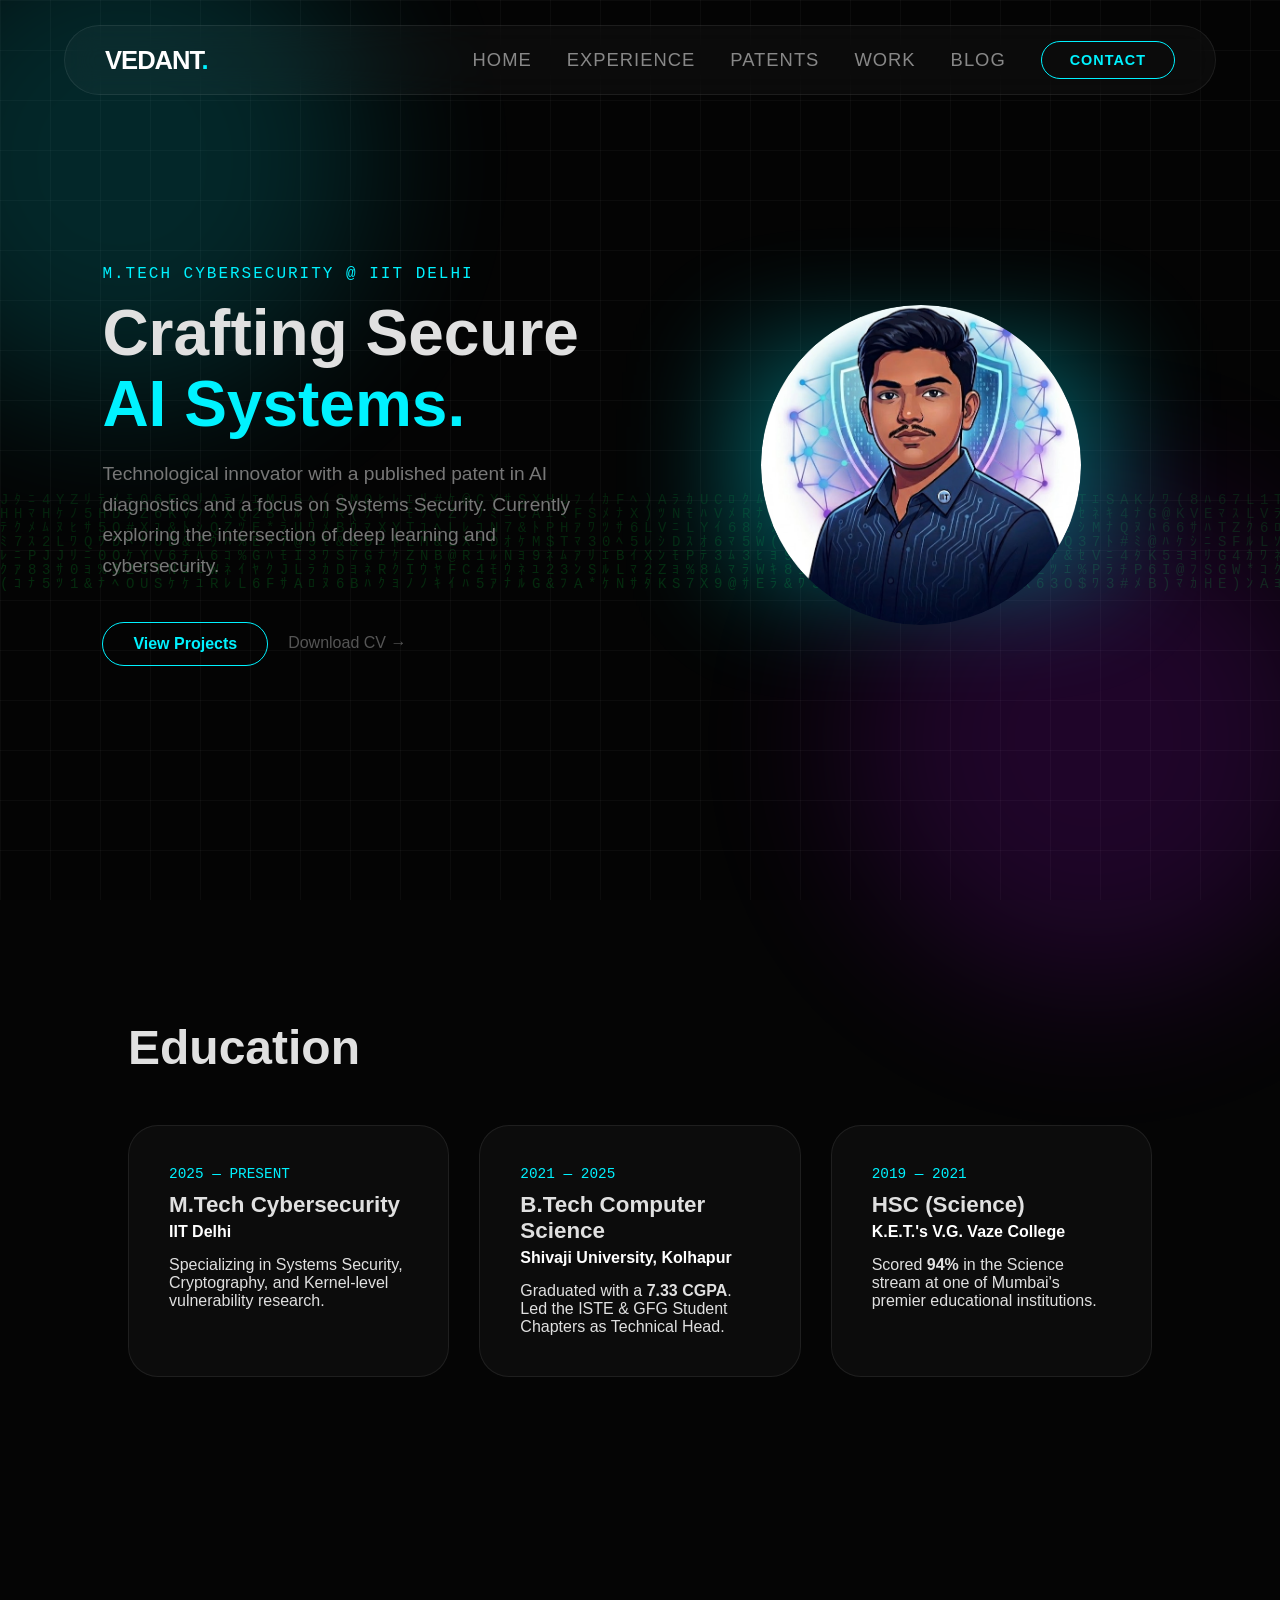
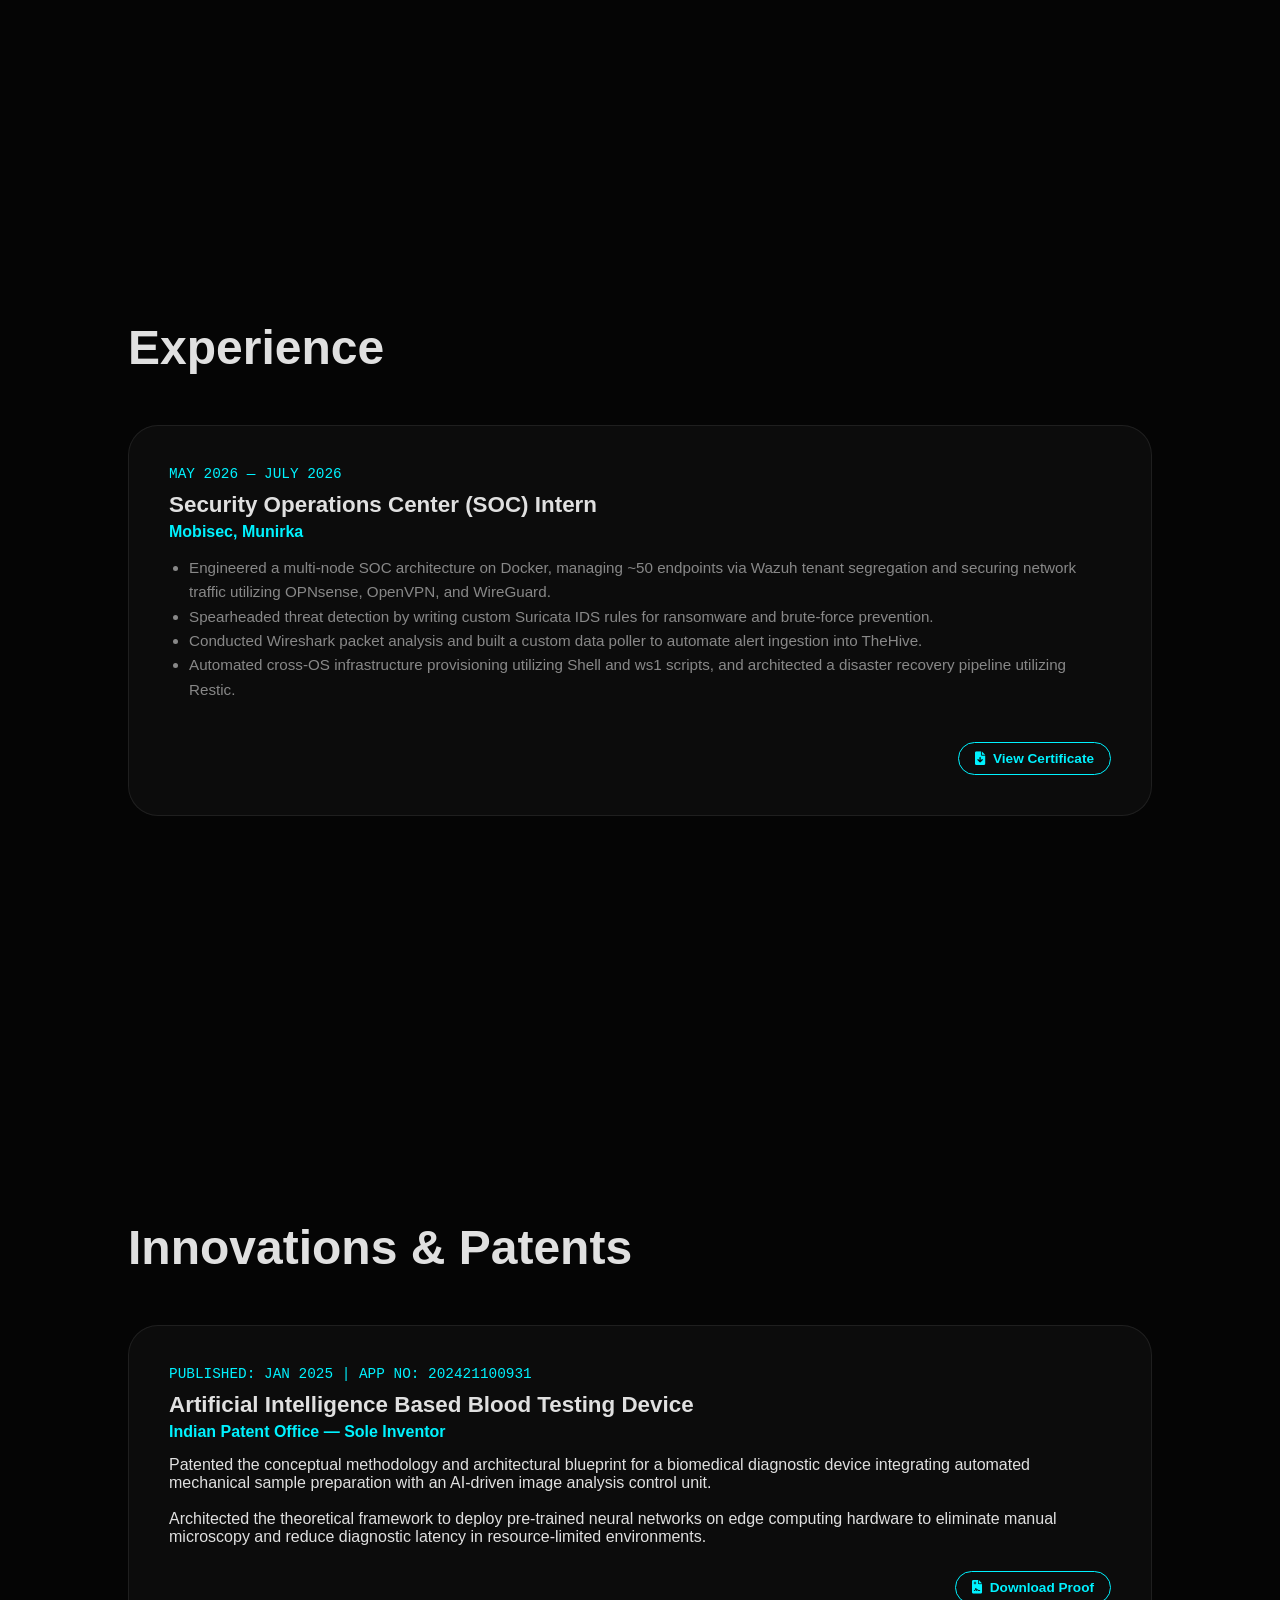
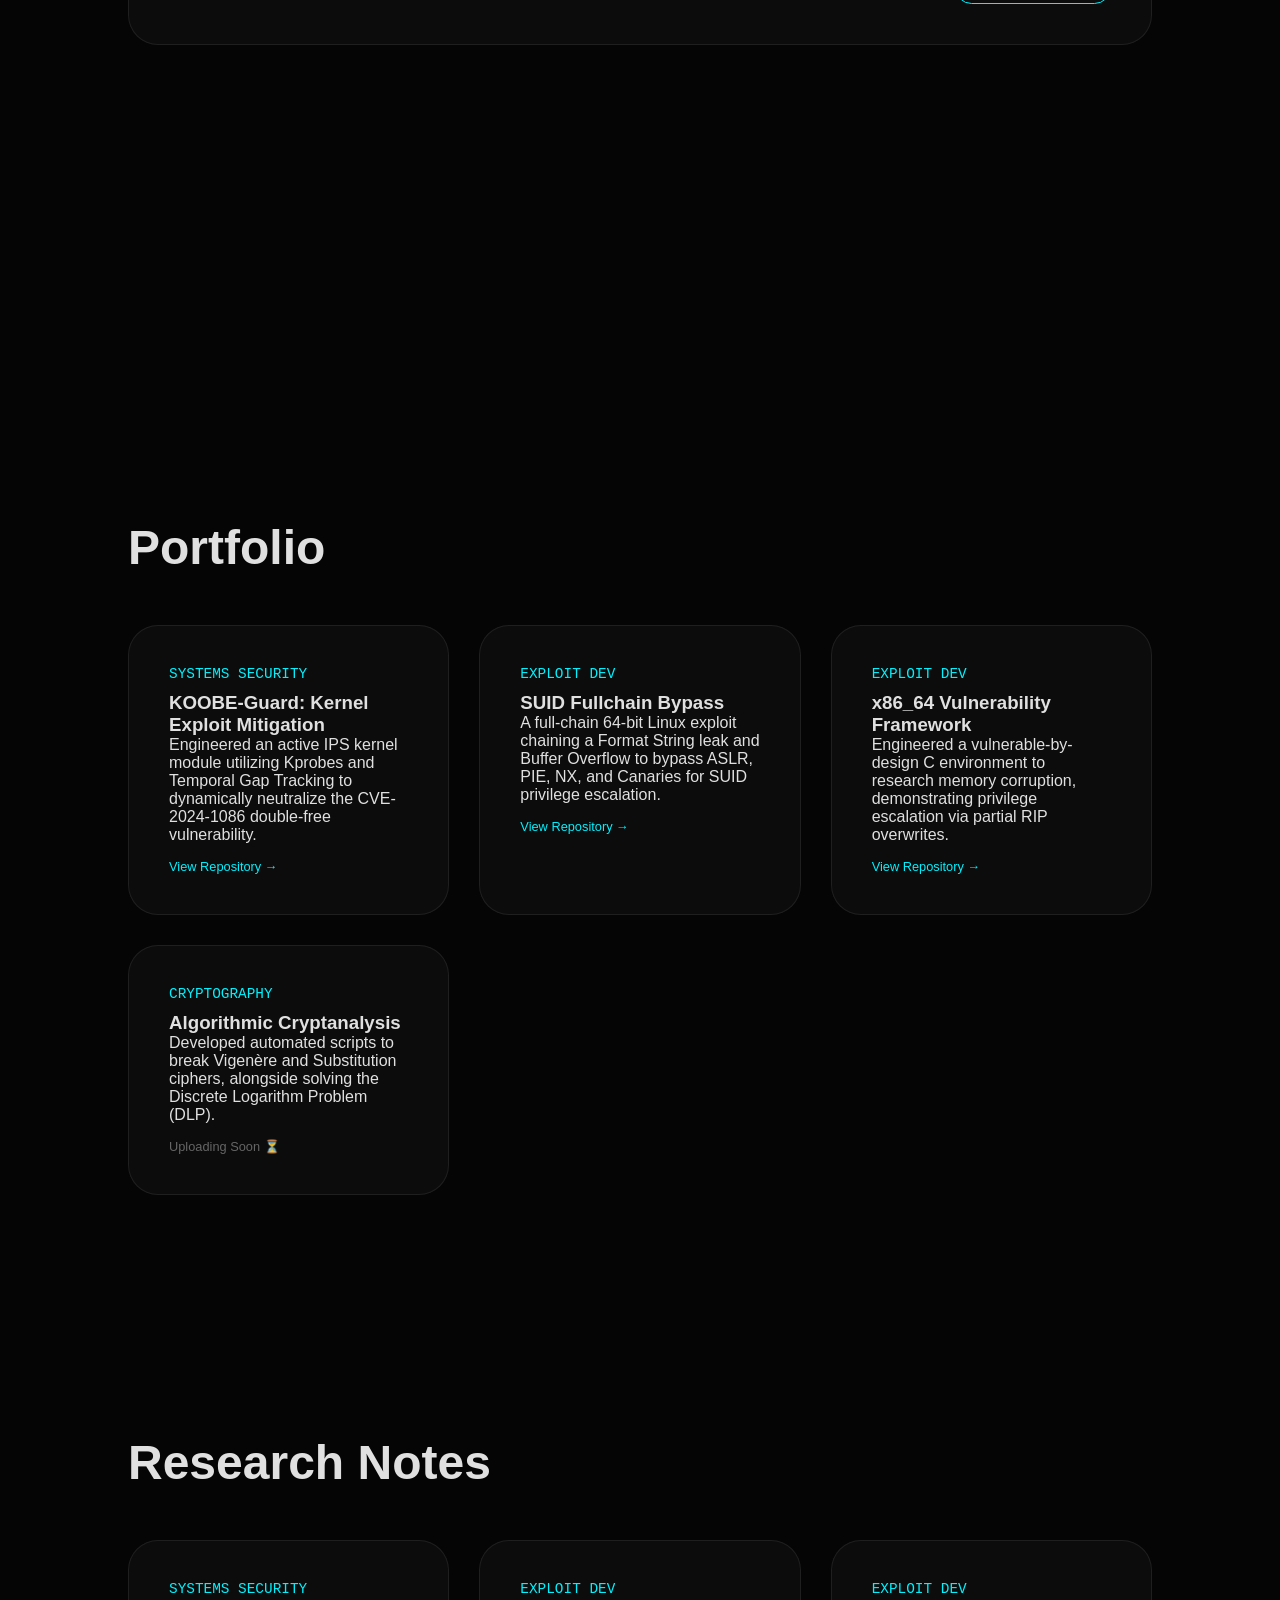
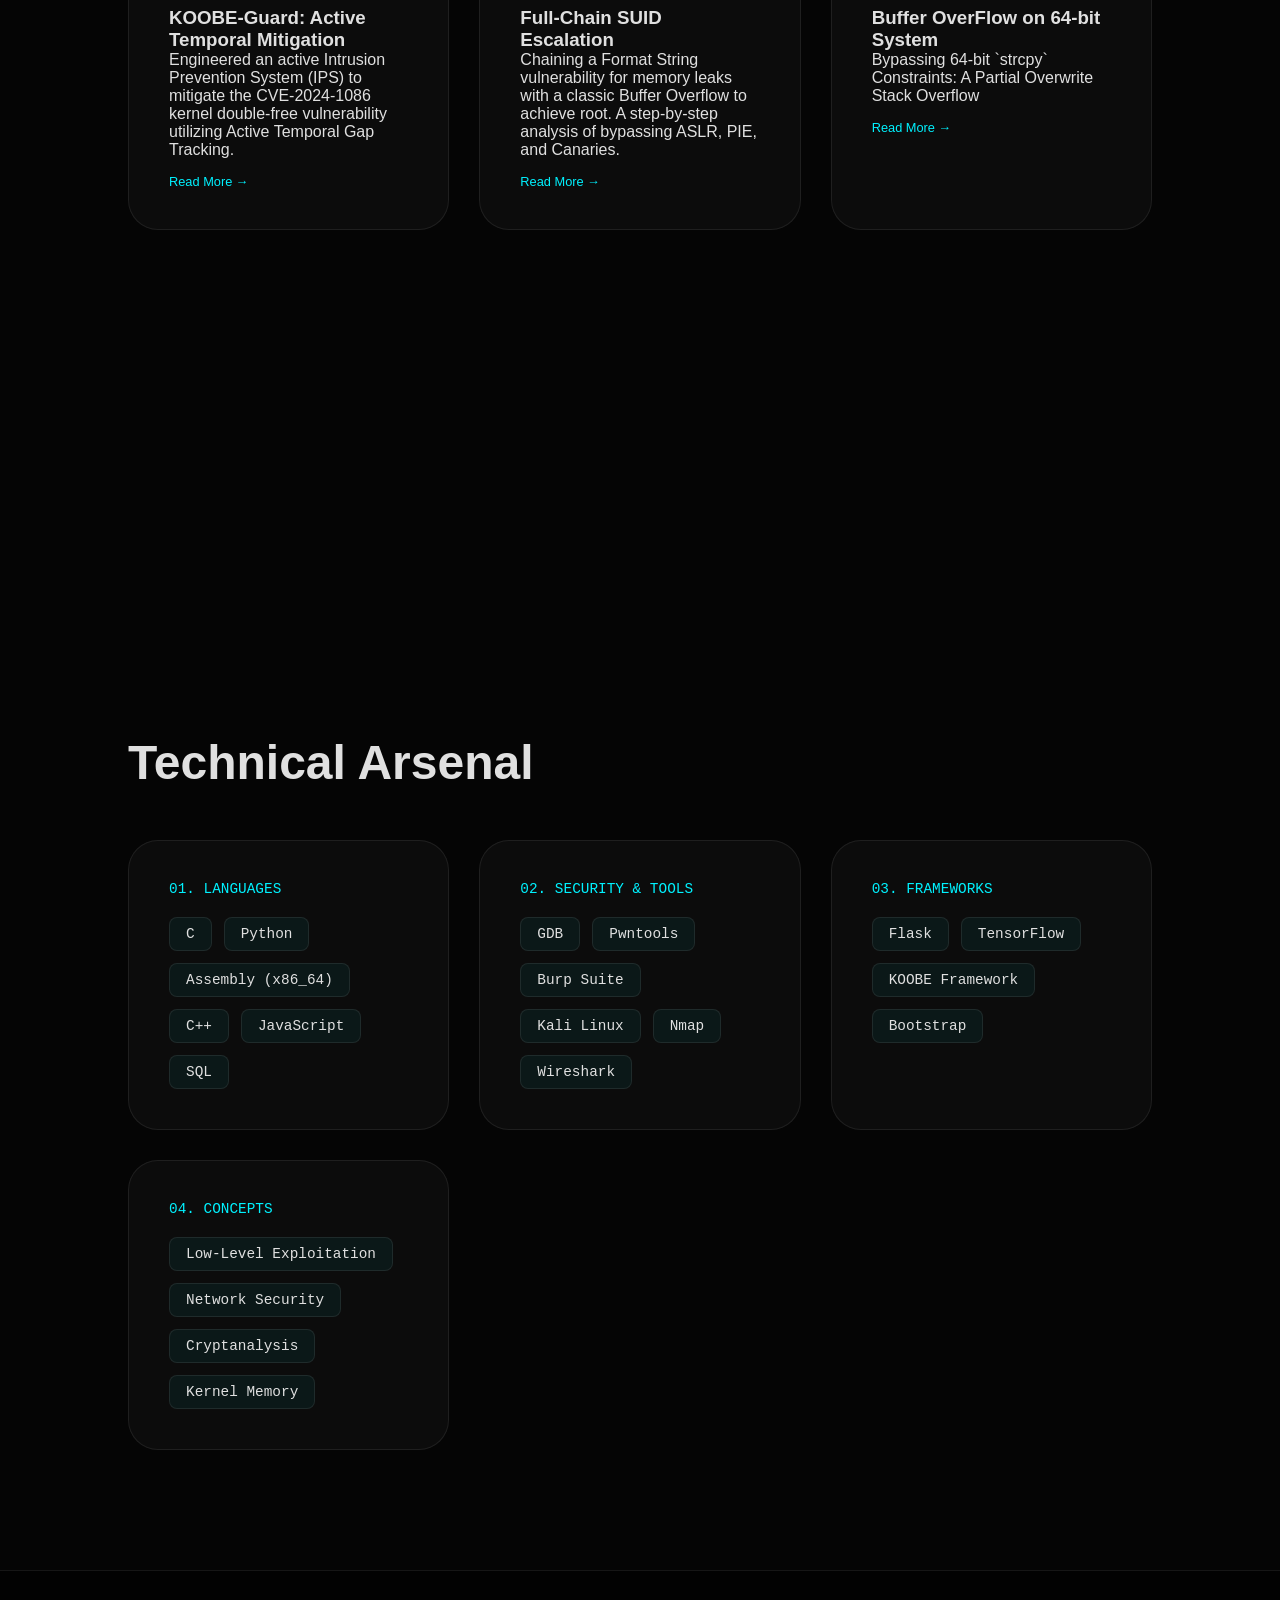
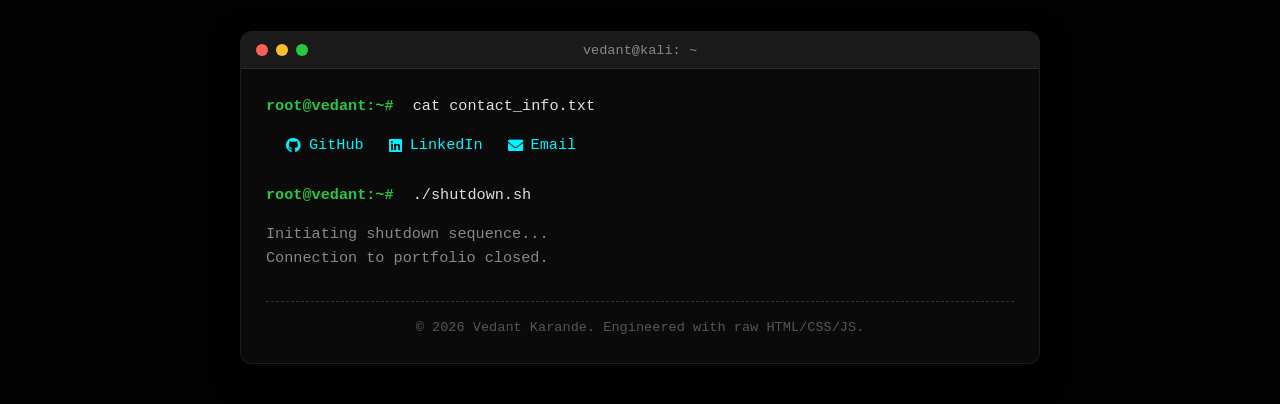
==== commit 0109f010: "Add KOOBE-Guard blog post, internship section, and update JSON data" ====
--- a/index.html
+++ b/index.html
@@ -25,6 +25,9 @@
 
       <div class="nav-links" id="nav-links">
         <a href="#home" class="nav-links-a">Home</a>
+
+        <a href="#internship" class="nav-links-a">Experience</a>
+        <a href="#patents" class="nav-links-a">Patents</a>
         <a href="#projects" class="nav-links-a">Work</a>
         <a href="#blog" class="nav-links-a">Blog</a>
         <a
@@ -134,6 +137,88 @@
       </div>
     </section>
 
+    <section id="internship">
+      <div class="reveal">
+        <h2 style="font-size: 3rem; margin-bottom: 40px">Experience</h2>
+      </div>
+
+      <div class="edu-container">
+        <div class="card edu-card reveal stagger-1">
+          <span class="tag">MAY 2026 — JULY 2026</span>
+          <h3>Security Operations Center (SOC) Intern</h3>
+          <span
+            style="
+              color: var(--neon-blue);
+              font-weight: 600;
+              display: block;
+              margin-bottom: 15px;
+            "
+            >Mobisec, Munirka</span
+          >
+          <ul style="color: #888; font-size: 0.95rem; line-height: 1.6; padding-left: 20px; margin-bottom: 20px;">
+            <li>Engineered a multi-node SOC architecture on Docker, managing ~50 endpoints via Wazuh tenant segregation and securing network traffic utilizing OPNsense, OpenVPN, and WireGuard.</li>
+            <li>Spearheaded threat detection by writing custom Suricata IDS rules for ransomware and brute-force prevention.</li>
+            <li>Conducted Wireshark packet analysis and built a custom data poller to automate alert ingestion into TheHive.</li>
+            <li>Automated cross-OS infrastructure provisioning utilizing Shell and ws1 scripts, and architected a disaster recovery pipeline utilizing Restic.</li>
+          </ul>
+          
+          <!-- Certificate Button -->
+          <div style="display: flex; justify-content: flex-end; margin-top: 20px;">
+            <a 
+              href="./Vedant_Karande_internship_certifcate_signed.pdf" 
+              target="_blank"
+              class="btn"
+              style="padding: 8px 16px; font-size: 0.85rem; display: flex; align-items: center; gap: 8px;"
+            >
+              <i class="fas fa-file-download"></i> View Certificate
+            </a>
+          </div>
+        </div>
+      </div>
+    </section>
+
+    <section id="patents">
+      <div class="reveal">
+        <h2 style="font-size: 3rem; margin-bottom: 40px">Innovations & Patents</h2>
+      </div>
+
+      <div class="edu-container">
+        <!-- Patent Card -->
+        <div class="card edu-card reveal stagger-1">
+          <span class="tag">PUBLISHED: JAN 2025 | APP NO: 202421100931</span>
+          <h3>Artificial Intelligence Based Blood Testing Device</h3>
+          <span
+            style="
+              color: var(--neon-blue);
+              font-weight: 600;
+              display: block;
+              margin-bottom: 15px;
+            "
+            >Indian Patent Office — Sole Inventor</span
+          >
+          <p>
+            Patented the conceptual methodology and architectural blueprint for a biomedical diagnostic device integrating automated mechanical sample preparation with an AI-driven image analysis control unit. 
+          </p>
+          <br>
+          <p>
+            Architected the theoretical framework to deploy pre-trained neural networks on edge computing hardware to eliminate manual microscopy and reduce diagnostic latency in resource-limited environments.
+          </p>
+          
+          <!-- Proof Button Container -->
+          <div style="display: flex; justify-content: flex-end; margin-top: 25px;">
+            <a 
+              href="./Vedant_Karande_patent_proof.pdf" 
+              target="_blank"
+              class="btn"
+              style="padding: 8px 16px; font-size: 0.85rem; display: flex; align-items: center; gap: 8px;"
+            >
+              <i class="fas fa-file-contract"></i> Download Proof
+            </a>
+          </div>
+        </div>
+      </div>
+    </section>
+
     <section id="projects">
       <div class="reveal">
         <h2 style="font-size: 3rem; margin-bottom: 10px">Portfolio</h2>
